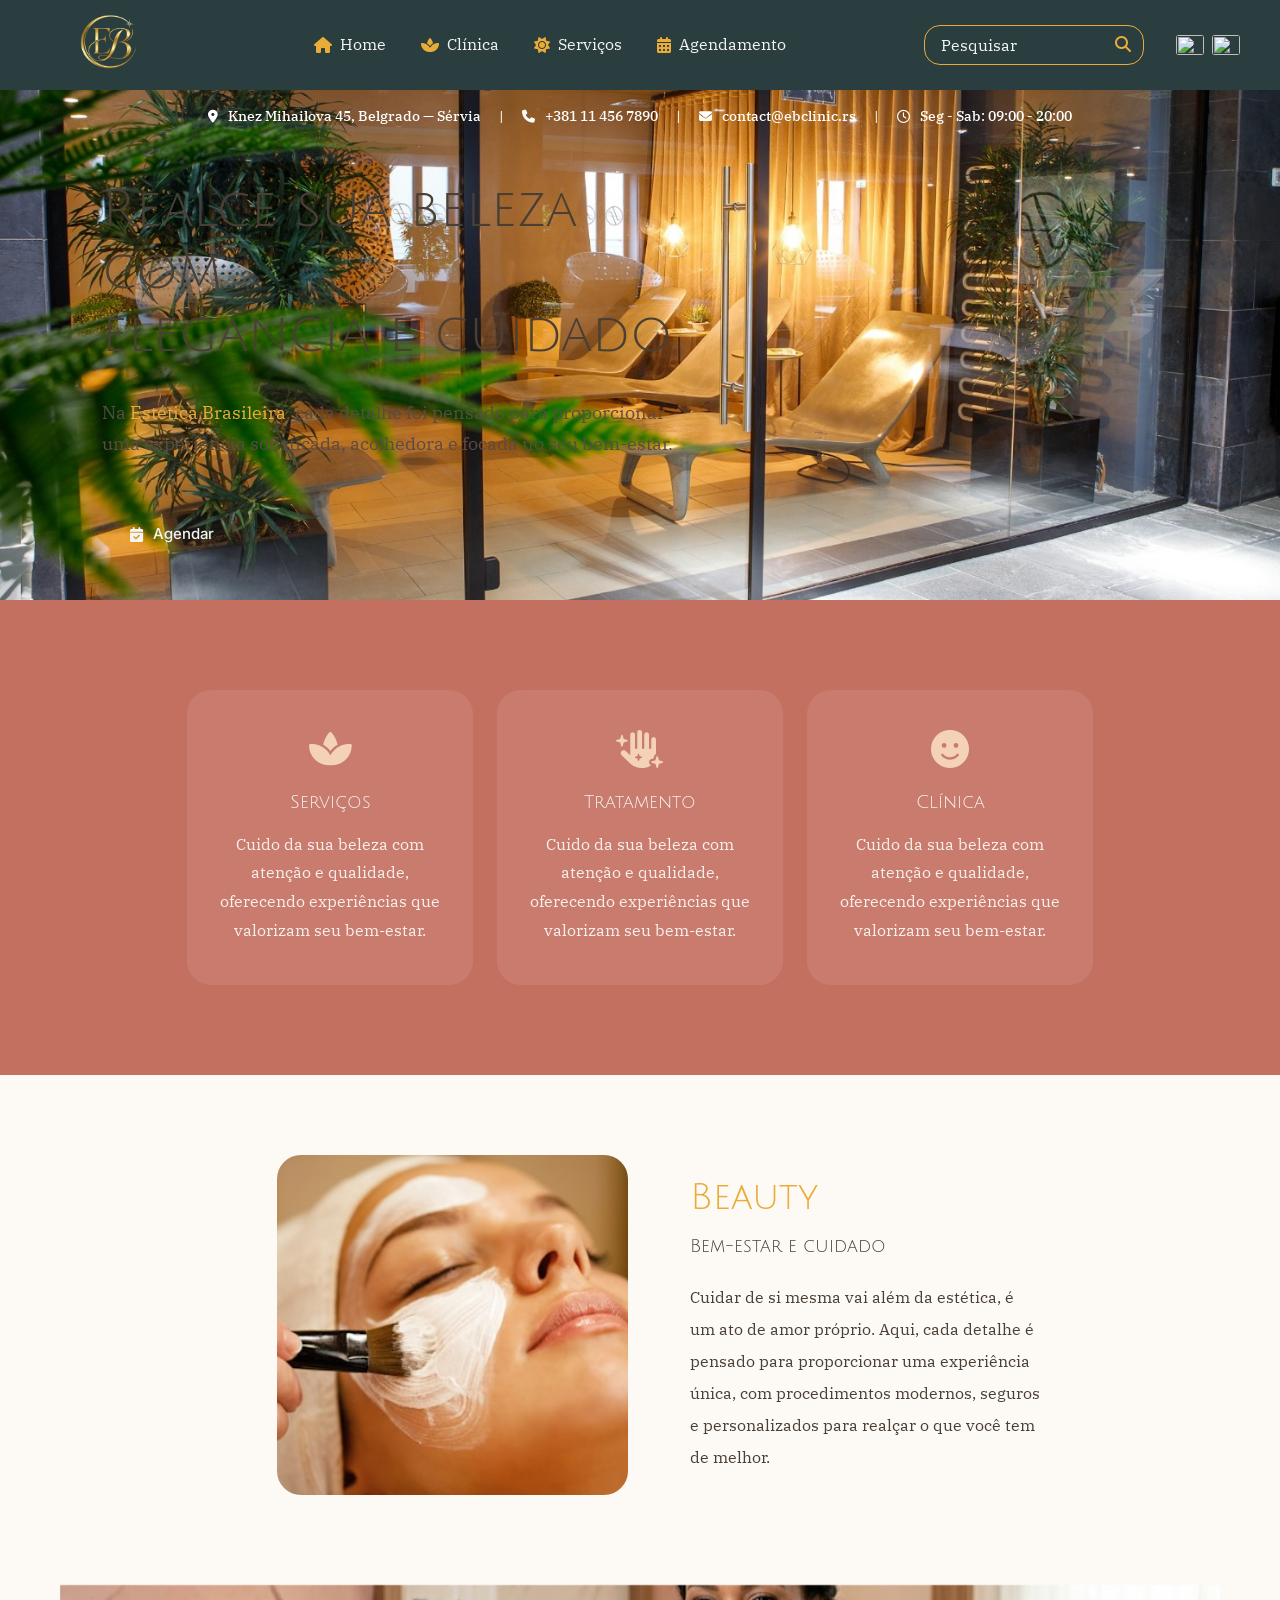
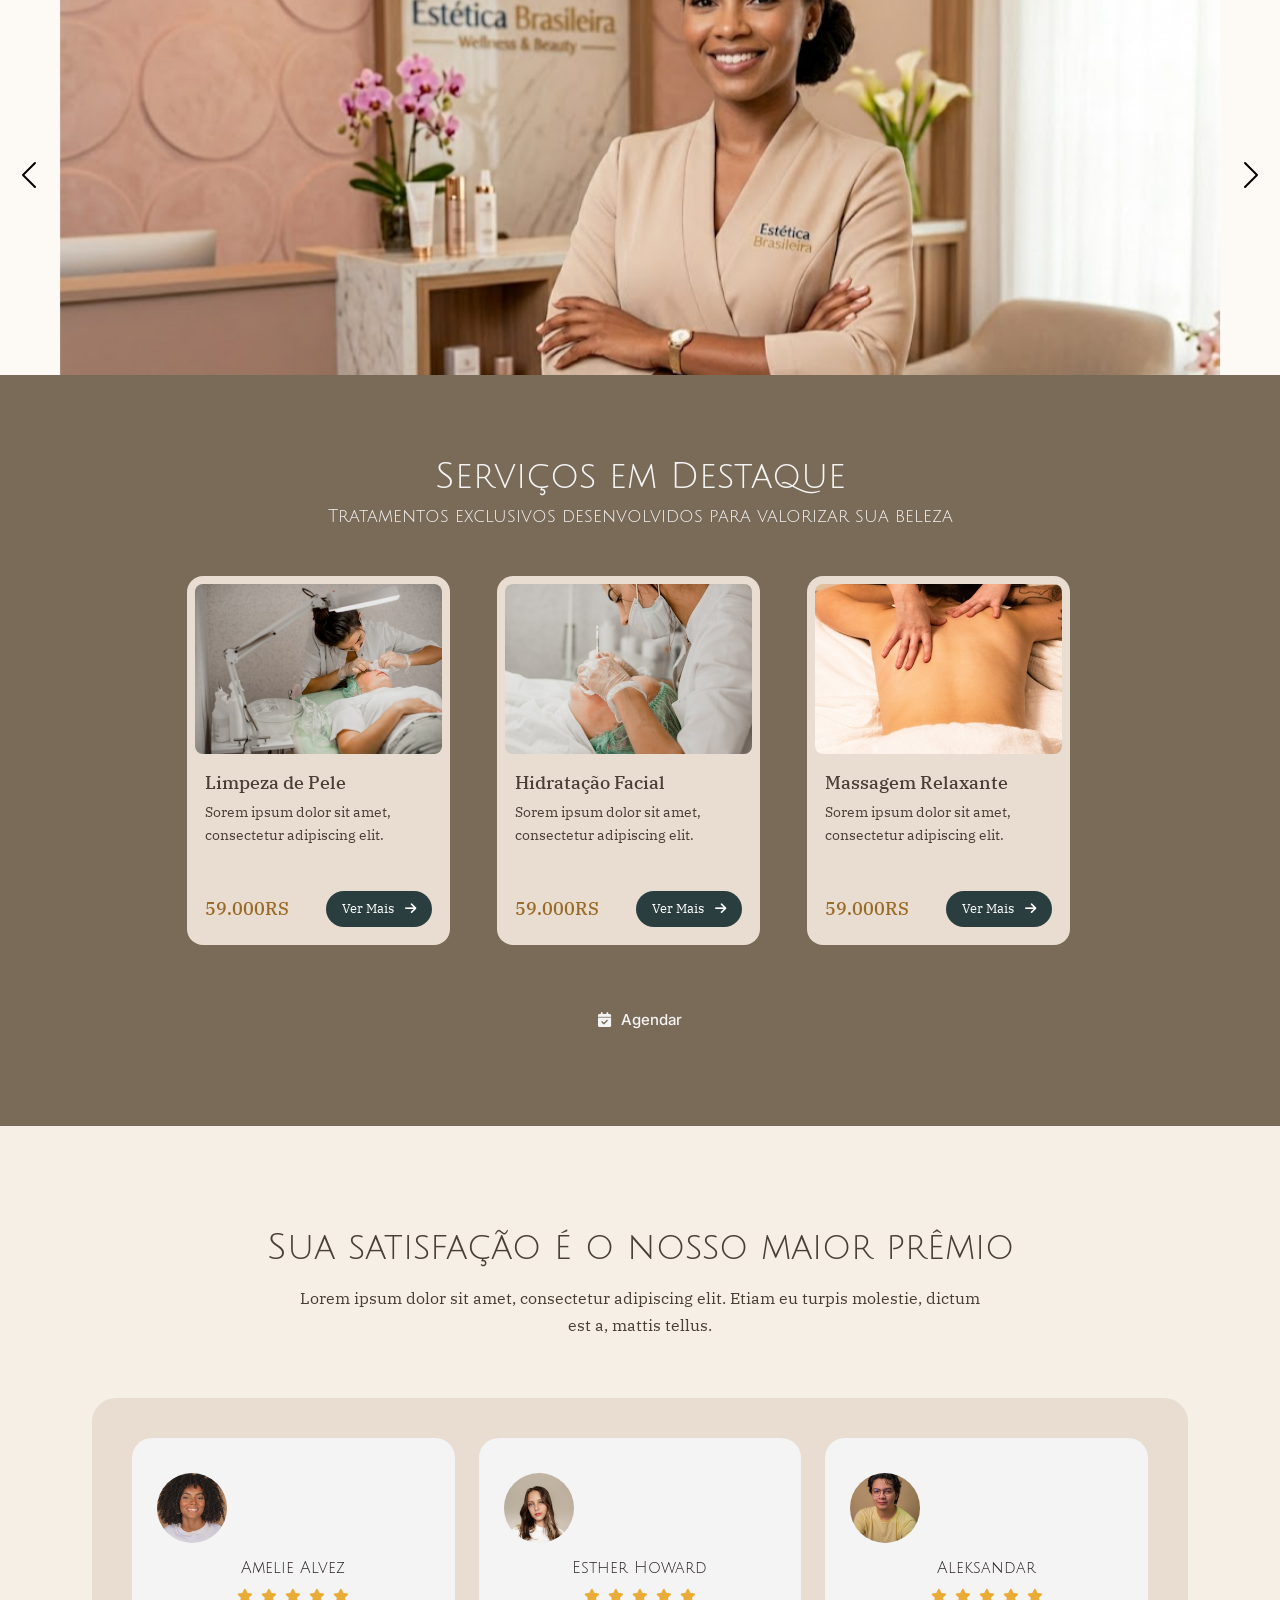
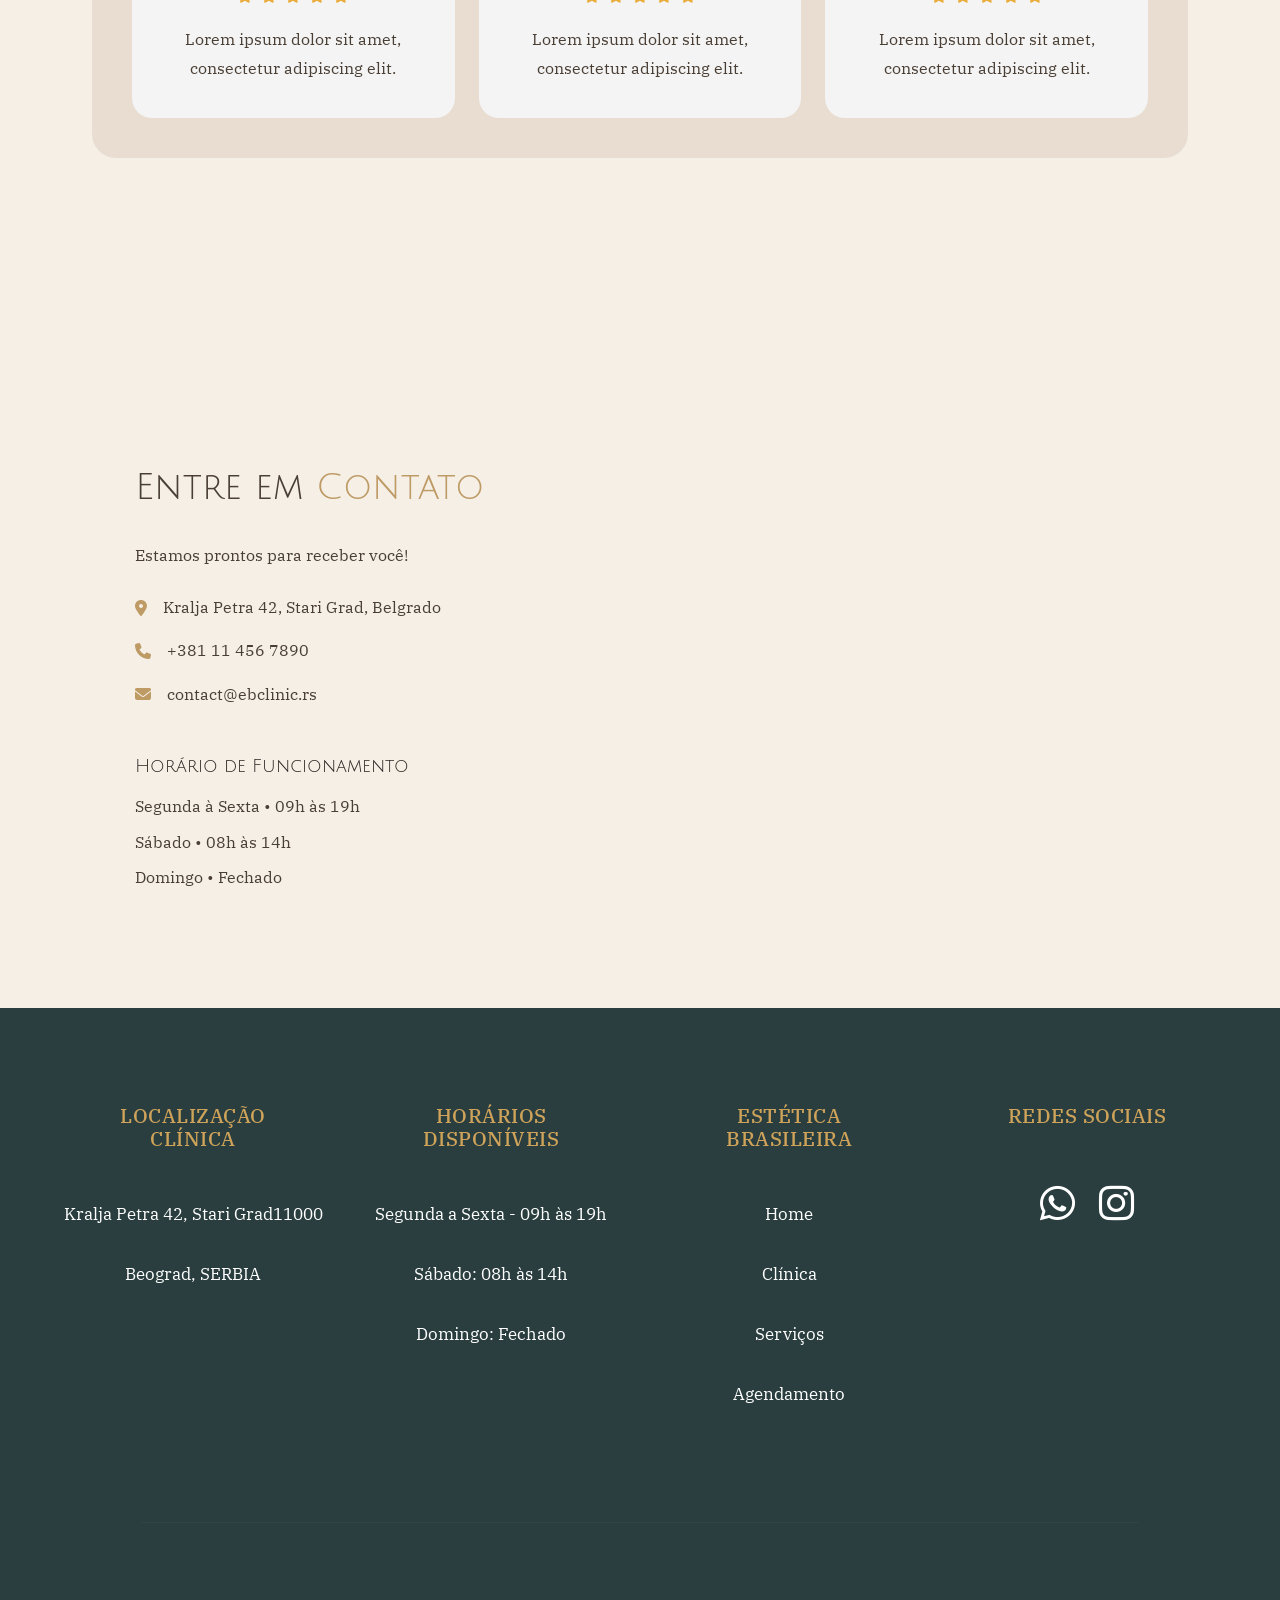
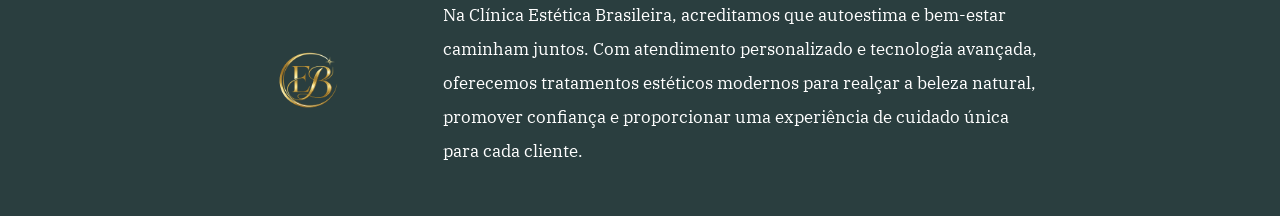
==== index.html @ 63031313 "mudanças1" ====
<!DOCTYPE html>
<html lang="pt-br">

<head>
    <meta charset="UTF-8">
    <meta name="viewport" content="width=device-width, initial-scale=1.0">
    <title>Home</title>
    <link rel="stylesheet" href="bootstrap/css/bootstrap.min.css">
    <link rel="stylesheet" href="css/style.css">
    <link rel="stylesheet" href="https://cdnjs.cloudflare.com/ajax/libs/font-awesome/6.5.2/css/all.min.css">

</head>

<body>

    <!-- menu -->
    <header id="header">
        <div class="container-header">
            <!-- logo -->
            <div class="logo">
                <img src="assets/images/logo-clínica.png" alt="Logo com íniciais 'E' e 'B'(estética Brasileira)">
            </div>

            <nav class="menu-desktop">
                <!-- links desktop -->
                <ul>
                    <li>
                        <a href="index.html"> <i class="fa-solid fa-house"></i> Home </a>
                    </li>

                    <li>
                        <a href="clinica.html">
                            <i class="fa-solid fa-spa"></i>
                            Clínica
                        </a>
                    </li>

                    <li>
                        <a href="pages/servicos.html">
                            <i class="fa-solid fa-sun"></i>
                            Serviços
                        </a>
                    </li>

                    <li>
                        <a href="agendamento.html">
                            <i class="fa-solid fa-calendar-days"></i>
                            Agendamento
                        </a>
                    </li>

                </ul>

            </nav>

            <div class="search-area">

                <div class="search-box">
                    <input type="text" placeholder="Pesquisar">
                    <button>
                        <i class="fa-solid fa-magnifying-glass"></i>
                    </button>
                </div>
                <!-- bandeiras -->
                <div class="flags">
                    <img src="https://flagcdn.com/w40/br.png">
                    <img src="https://flagcdn.com/w40/rs.png">
                </div>

            </div>

            <!-- hamburguer -->
            <div class="menu-toggle" id="openMenu">
                <i class="fa-solid fa-bars"></i>
            </div>

        </div>

    </header>

    <!-- menu mobile  -->
    <div class="mobile-menu" id="mobileMenu">

        <div class="close-btn" id="closeMenu">
            <i class="fa-solid fa-xmark"></i>
        </div>
        <!-- links menu mobile -->
        <ul>

            <li>
                <a href="index.html">
                    <i class="fa-solid fa-house"></i>
                    Home
                </a>
            </li>

            <li>
                <a href="pages/clinica.html">
                    <i class="fa-solid fa-spa"></i>
                    Clínica
                </a>
            </li>

            <li>
                <a href="pages/servicos.html">
                    <i class="fa-solid fa-sun"></i>
                    Serviços
                </a>
            </li>

            <li>
                <a href="pages/agendamento.html">
                    <i class="fa-solid fa-calendar-days"></i>
                    Agendamento
                </a>
            </li>


        </ul>
        <div class="flags-mobile">

            <img src="https://flagcdn.com/w40/br.png" alt="Português">
            <img src="https://flagcdn.com/w40/rs.png" alt="Srpski">

        </div>

    </div>

    <!-- overlay - permite a tela ficar escura para dar foco ao menu aberto -->

    <div class="overlay" id="overlay"></div>


    <!-- Banner e titulo com botão de agendamento -->
    <section class="banner">
        <div class="banner-topbar">

            <div class="banner-topbar-content">

                <span>
                    <i class="fa-solid fa-location-dot"></i>
                    Knez Mihailova 45, Belgrado — Sérvia
                </span>

                <span class="separator">|</span>

                <span>
                    <i class="fa-solid fa-phone"></i>
                    +381 11 456 7890
                </span>

                <span class="separator">|</span>

                <span>
                    <i class="fa-solid fa-envelope"></i>
                    contact@ebclinic.rs
                </span>

                <span class="separator">|</span>

                <span>
                    <i class="fa-regular fa-clock"></i>
                    Seg - Sab: 09:00 - 20:00
                </span>

            </div>

        </div>
        <div class="banner-content">
            <h1> Realce sua beleza com<br> elegância e cuidado </h1>

            <p> Na <span id="span-gold-banner">Estética Brasileira</span>, cada detalhe foi pensado para proporcionar
                uma experiência sofisticada, acolhedora e focada no seu bem-estar. </p>

            <a href="#" class="btn-banner"> <i class="fa-solid fa-calendar-check"></i> Agendar </a>
        </div>
    </section>

    <section class="section-introduction">
        <div class="container">
            <div class="row justify-content-center g-4">
                <div class="col-md-3 col-12">
                    <div class="introduction-content">
                        <i class="fa-solid fa-spa"></i>
                        <h3>Serviços</h3>
                        <p> Cuido da sua beleza com atenção e qualidade, oferecendo experiências que valorizam seu
                            bem-estar. </p>
                    </div>
                </div>

                <div class="col-md-3 col-12">
                    <div class="introduction-content">
                        <i class="fa-solid fa-hand-sparkles"></i>
                        <h3>Tratamento</h3>
                        <p> Cuido da sua beleza com atenção e qualidade, oferecendo experiências que valorizam seu
                            bem-estar.</p>
                    </div>

                </div>

                <div class="col-md-3 col-12">

                    <div class="introduction-content">
                        <i class="fa-solid fa-face-smile"></i>
                        <h3>Clínica</h3>
                        <p> Cuido da sua beleza com atenção e qualidade, oferecendo experiências que valorizam seu
                            bem-estar. </p>
                    </div>
                </div>
            </div>
        </div>
    </section>

    <section class="section-beauty">
        <div class="container">
            <div class="row justify-content-center">
                <div class="col-md-4 col-12 beauty-content">
                    <img src="assets/images/img-beauty.jpg" alt="mulher fazendo tratamento facial">
                </div>
                <div class="col-md-4 col-12 beauty-content">
                    <h2>Beauty</h2>
                    <h3>Bem-estar e cuidado</h3>
                    <p>Cuidar de si mesma vai além da estética, é um ato de amor próprio. Aqui, cada detalhe é pensado
                        para proporcionar uma experiência única, com procedimentos modernos, seguros e personalizados
                        para realçar o que você tem de melhor.</p>
                </div>
            </div>
        </div>
    </section>

    <!-- Carrossel de imagens teste-->
    <section class="carroussel-section">
        <div id="carouselExampleRide" class="carousel slide" data-bs-ride="true">
            <div class="carousel-inner">
                <div class="carousel-item active">
                    <img src="assets/images/img-mulher-clinica.jpg" class="d-block w-100" alt="...">
                </div>
                <div class="carousel-item">
                    <img src="assets/images/img-beauty.jpg" class="d-block w-100" alt="...">
                </div>
                <div class="carousel-item">
                    <img src="assets/images/img-section-agendamento.jpg" class="d-block w-100" alt="...">
                </div>
            </div>
            <button class="carousel-control-prev" type="button" data-bs-target="#carouselExampleRide"
                data-bs-slide="prev">
                <span class="carousel-control-prev-icon" aria-hidden="true"></span>
                <span class="visually-hidden">Previous</span>
            </button>
            <button class="carousel-control-next" type="button" data-bs-target="#carouselExampleRide"
                data-bs-slide="next">
                <span class="carousel-control-next-icon" aria-hidden="true"></span>
                <span class="visually-hidden">Next</span>
            </button>
        </div>

    </section>

    <!-- Cards destaque -->
    <section class="cards-destaque">

        <div class="container">

            <!-- Título -->
            <div class="text-center mb-5">

                <h2>Serviços em Destaque</h2>

                <h3 class="subtitulo-destaque">
                    Tratamentos exclusivos desenvolvidos para valorizar sua beleza
                </h3>

            </div>

            <!-- MOBILE -->
            <div id="carouselServicos" class="carousel slide d-md-none" data-bs-touch="true" data-bs-ride="false">

                <div class="carousel-inner">

                    <!-- CARD 1 -->
                    <div class="carousel-item active">

                        <div class="d-flex justify-content-center">

                            <div class="card">

                                <img src="assets/images/img1-card-servicosDestaque.jpg"
                                    class="card-img-top img-card-servico" alt="Mulher realizando procedimento estético">

                                <div class="card-body d-flex flex-column">

                                    <h5 class="card-title">Limpeza de Pele</h5>

                                    <p class="card-text">
                                        Sorem ipsum dolor sit amet, consectetur adipiscing elit.
                                    </p>

                                    <div class="mt-auto d-flex justify-content-between align-items-center">

                                        <span class="preco-servico">59.000RS</span>

                                        <a href="#" class="btn btn-dark rounded-pill">
                                            Ver Mais
                                            <i class="fa-solid fa-arrow-right ms-2"></i>
                                        </a>

                                    </div>

                                </div>

                            </div>

                        </div>

                    </div>

                    <!-- CARD 2 -->
                    <div class="carousel-item">

                        <div class="d-flex justify-content-center">

                            <div class="card">

                                <img src="assets/images/img2-card-servicoDestaque.jpg"
                                    class="card-img-top img-card-servico" alt="Mulher realizando procedimento estético">

                                <div class="card-body d-flex flex-column">

                                    <h5 class="card-title">Hidratação Facial</h5>

                                    <p class="card-text">
                                        Sorem ipsum dolor sit amet, consectetur adipiscing elit.
                                    </p>

                                    <div class="mt-auto d-flex justify-content-between align-items-center">

                                        <span class="preco-servico">59.000RS</span>

                                        <a href="#" class="btn btn-dark rounded-pill">
                                            Ver Mais
                                            <i class="fa-solid fa-arrow-right ms-2"></i>
                                        </a>

                                    </div>

                                </div>

                            </div>

                        </div>

                    </div>

                    <!-- CARD 3 -->
                    <div class="carousel-item">

                        <div class="d-flex justify-content-center">

                            <div class="card">

                                <img src="assets/images/img3-card-servicoDestaque.jpg"
                                    class="card-img-top img-card-servico" alt="Mulher realizando procedimento estético">

                                <div class="card-body d-flex flex-column">

                                    <h5 class="card-title">Massagem Relaxante</h5>

                                    <p class="card-text">
                                        Sorem ipsum dolor sit amet, consectetur adipiscing elit.
                                    </p>

                                    <div class="mt-auto d-flex justify-content-between align-items-center">

                                        <span class="preco-servico">59.000RS</span>

                                        <a href="#" class="btn btn-dark rounded-pill">
                                            Ver Mais
                                            <i class="fa-solid fa-arrow-right ms-2"></i>
                                        </a>

                                    </div>

                                </div>

                            </div>

                        </div>

                    </div>

                </div>

                <!-- Indicadores -->
                <div class="carousel-indicators position-relative mt-4">

                    <button type="button" data-bs-target="#carouselServicos" data-bs-slide-to="0" class="active">
                    </button>

                    <button type="button" data-bs-target="#carouselServicos" data-bs-slide-to="1">
                    </button>

                    <button type="button" data-bs-target="#carouselServicos" data-bs-slide-to="2">
                    </button>

                </div>

                <!-- Seta anterior -->
                <button class="carousel-control-prev" type="button" data-bs-target="#carouselServicos"
                    data-bs-slide="prev">

                    <span class="carousel-control-prev-icon"></span>

                </button>

                <!-- Próxima seta -->
                <button class="carousel-control-next" type="button" data-bs-target="#carouselServicos"
                    data-bs-slide="next">

                    <span class="carousel-control-next-icon"></span>

                </button>

            </div>

            <!-- DESKTOP -->
            <div class="row justify-content-center g-4 d-none d-md-flex">

                <div class="col-md-3">

                    <div class="card h-100">

                        <img src="assets/images/img1-card-servicosDestaque.jpg" class="card-img-top img-card-servico"
                            alt="Mulher realizando procedimento estético">

                        <div class="card-body d-flex flex-column">

                            <h5 class="card-title">Limpeza de Pele</h5>

                            <p class="card-text">
                                Sorem ipsum dolor sit amet, consectetur adipiscing elit.
                            </p>

                            <div class="mt-auto d-flex justify-content-between align-items-center">

                                <span class="preco-servico">59.000RS</span>

                                <a href="#" class="btn btn-dark rounded-pill">
                                    Ver Mais
                                    <i class="fa-solid fa-arrow-right ms-2"></i>
                                </a>

                            </div>

                        </div>

                    </div>

                </div>

                <div class="col-md-3">

                    <div class="card h-100">

                        <img src="assets/images/img2-card-servicoDestaque.jpg" class="card-img-top img-card-servico"
                            alt="Mulher realizando procedimento estético">

                        <div class="card-body d-flex flex-column">

                            <h5 class="card-title">Hidratação Facial</h5>

                            <p class="card-text">
                                Sorem ipsum dolor sit amet, consectetur adipiscing elit.
                            </p>

                            <div class="mt-auto d-flex justify-content-between align-items-center">

                                <span class="preco-servico">59.000RS</span>

                                <a href="#" class="btn btn-dark rounded-pill">
                                    Ver Mais
                                    <i class="fa-solid fa-arrow-right ms-2"></i>
                                </a>

                            </div>

                        </div>

                    </div>

                </div>

                <div class="col-md-3">

                    <div class="card h-100">

                        <img src="assets/images/img3-card-servicoDestaque.jpg" class="card-img-top img-card-servico"
                            alt="Mulher realizando procedimento estético">

                        <div class="card-body d-flex flex-column">

                            <h5 class="card-title">Massagem Relaxante</h5>

                            <p class="card-text">
                                Sorem ipsum dolor sit amet, consectetur adipiscing elit.
                            </p>

                            <div class="mt-auto d-flex justify-content-between align-items-center">

                                <span class="preco-servico">59.000RS</span>

                                <a href="#" class="btn btn-dark rounded-pill">
                                    Ver Mais
                                    <i class="fa-solid fa-arrow-right ms-2"></i>
                                </a>

                            </div>

                        </div>

                    </div>

                </div>

            </div>

            <!-- Botão -->
            <div class="text-center mt-5">

                <a href="#" class="btn-banner">
                    <i class="fa-solid fa-calendar-check"></i>
                    Agendar
                </a>

            </div>

        </div>

    </section>


    <!-- avaliações seção -->
    <section class="section-avaliacoes">

        <div class="container">

            <div class="text-center mb-5">

                <h2>Sua satisfação é o nosso maior prêmio</h2>

                <p>
                    Lorem ipsum dolor sit amet, consectetur adipiscing elit.
                    Etiam eu turpis molestie, dictum est a, mattis tellus.
                </p>

            </div>
            <div class="carousel-inner">

                <div class="carousel-item active">

                    <div class="container-avaliacoes">
                        <div class="row row-avaliacoes g-4">

                            <div class="col-md-4">
                                <div class="card-avaliacao">

                                    <img src="assets/images/persona-avaliacao.jpg" alt="Cliente">

                                    <h3>Amelie Alvez</h3>

                                    <div class="estrelas">
                                        <i class="fa-solid fa-star"></i>
                                        <i class="fa-solid fa-star"></i>
                                        <i class="fa-solid fa-star"></i>
                                        <i class="fa-solid fa-star"></i>
                                        <i class="fa-solid fa-star"></i>
                                    </div>

                                    <p>
                                        Lorem ipsum dolor sit amet,
                                        consectetur adipiscing elit.
                                    </p>

                                </div>
                            </div>

                            <div class="col-md-4">
                                <div class="card-avaliacao">

                                    <img src="assets/images/persona2-avaliacao.jpg" alt="Cliente">

                                    <h3>Esther Howard</h3>

                                    <div class="estrelas">
                                        <i class="fa-solid fa-star"></i>
                                        <i class="fa-solid fa-star"></i>
                                        <i class="fa-solid fa-star"></i>
                                        <i class="fa-solid fa-star"></i>
                                        <i class="fa-solid fa-star"></i>
                                    </div>

                                    <p>
                                        Lorem ipsum dolor sit amet,
                                        consectetur adipiscing elit.
                                    </p>

                                </div>
                            </div>

                            <div class="col-md-4">
                                <div class="card-avaliacao">

                                    <img src="assets/images/persona3-avaliacao.jpg" alt="Cliente">

                                    <h3>Aleksandar</h3>

                                    <div class="estrelas">
                                        <i class="fa-solid fa-star"></i>
                                        <i class="fa-solid fa-star"></i>
                                        <i class="fa-solid fa-star"></i>
                                        <i class="fa-solid fa-star"></i>
                                        <i class="fa-solid fa-star"></i>
                                    </div>

                                    <p>
                                        Lorem ipsum dolor sit amet,
                                        consectetur adipiscing elit.
                                    </p>
                                </div>
                            </div>
                        </div>
                    </div>
                </div>
            </div>
        </div>
    </section>

    <!-- Contato -->
    <section class="section-contato">
        <div class="container">
            <div class="row align-items-center justify-content-center g-3">

                <div class="col-md-4">

                    <div class="contato-info">

                        <h2>
                            Entre em <span>Contato</span>
                        </h2>

                        <p class="descricao">
                            Estamos prontos para receber você!
                        </p>

                        <ul class="lista-contato">

                            <li>
                                <i class="fa-solid fa-location-dot"></i>
                                Kralja Petra 42, Stari Grad, Belgrado
                            </li>

                            <li>
                                <i class="fa-solid fa-phone"></i>
                                +381 11 456 7890
                            </li>

                            <li>
                                <i class="fa-solid fa-envelope"></i>
                                contact@ebclinic.rs
                            </li>

                        </ul>

                        <div class="horarios">

                            <h3>Horário de Funcionamento</h3>

                            <p>Segunda à Sexta • 09h às 19h</p>
                            <p>Sábado • 08h às 14h</p>
                            <p>Domingo • Fechado</p>

                        </div>

                    </div>

                </div>

                <!-- MAPA -->

                <div class="col-md-6">

                    <div class="mapa-container">

                        <iframe src="https://www.google.com/maps?q=Belgrade&output=embed" allowfullscreen=""
                            loading="lazy">
                        </iframe>

                    </div>

                </div>

            </div>

        </div>

    </section>

    <!-- Footer -->
    <footer class="footer-clinica py-5">
        <div class="container">

            <div class="row gy-5 text-center justify-content-center px-md-4">
                <div class="row gy-5 text-center justify-content-between px-lg-5"></div>

                <!-- COLUNA UM -->
                <div class="col-12 col-md-3">

                    <h4 class="footer-titulo">
                        LOCALIZAÇÃO<br>CLÍNICA
                    </h4>

                    <ul class="footer-lista">

                        <li>Kralja Petra 42, Stari Grad11000</li>
                        <li>Beograd, SERBIA</li>

                    </ul>

                </div>

                <!-- COLUNA II -->
                <div class="col-12 col-md-3">

                    <h4 class="footer-titulo">
                        HORÁRIOS<br>DISPONÍVEIS
                    </h4>

                    <ul class="footer-lista">

                        <li>Segunda a Sexta - 09h às 19h</li>
                        <li>Sábado: 08h às 14h</li>
                        <li>Domingo: Fechado</li>

                    </ul>

                </div>

                <!-- COLUNA III -->
                <div class="col-12 col-md-3">

                    <h4 class="footer-titulo">
                        ESTÉTICA<br>BRASILEIRA
                    </h4>

                    <ul class="footer-lista footer-links">

                        <li><a href="index.html">Home</a></li>
                        <li><a href="pages/clinica.html">Clínica</a></li>
                        <li><a href="pages/servicos.html">Serviços</a></li>
                        <li><a href="pages/agendamento.html">Agendamento</a></li>

                    </ul>

                </div>

                <!-- COLUNA IV -->
                <div class="col-12 col-md-3">

                    <h4 class="footer-titulo">
                        REDES SOCIAIS
                    </h4>

                    <div class="footer-redes d-flex justify-content-center gap-4 mt-4">

                        <a href="#"> <i class="fa-brands fa-whatsapp"></i> </a>

                        <a href="#"> <i class="fa-brands fa-instagram"></i> </a>
                    </div>
                </div>
            </div>


            <hr class="footer-divisor">

            <!-- logo + mini história -->
            <div class="row align-items-center justify-content-center g-3">
                <div class="col-12 col-md-2 text-center text-md-end">
                    <img src="assets/images/logo-clínica.png" alt="Logo Clínica" class="footer-logo">
                </div>

                <div class="col-12 col-md-6">
                    <p class="footer-texto mb-0"> Na Clínica Estética Brasileira, acreditamos que autoestima e bem-estar
                        caminham juntos. Com atendimento personalizado e tecnologia avançada,
                        oferecemos tratamentos estéticos modernos para realçar a beleza natural,
                        promover confiança e proporcionar uma experiência de cuidado única para
                        cada cliente. </p>
                </div>
            </div>

        </div>

    </footer>

    <script src="bootstrap/js/bootstrap.bundle.min.js"></script>
    <script src="js/script.js"></script>
</body>

</html>
---- css/style.css ----
/* Coisas do site inteiro: */
/* Fontes */
@import url('https://fonts.googleapis.com/css2?family=IBM+Plex+Serif:wght@300;400;500;600;700&family=Julius+Sans+One&family=Inter:wght@400;500&display=swap');
 @import url('https://cdnjs.cloudflare.com/ajax/libs/font-awesome/6.5.2/css/all.min.css');

/* 1. Tokens */
@import 'variables.css';

/* 2. Reset e Global */
@import 'reset.css';
@import 'global.css';

/* 3. Layout */


/* 4. Componentes */
@import 'components/header.css';
@import 'components/footer.css';
@import 'components/topbar.css';
@import 'components/button.css';

/* Páginas */
@import 'pages/servicos.css';
@import 'pages/home.css';

/* ================= HERO ================= */


/* ================= BANNER ================= */
.banner {
    position: relative;
    width: 100%;
    height: 600px;
    color: white;

    background-image: url("../assets/images/banner1.jpeg");
    background-size: cover;
    background-position: center;
}

/* ================================== */

.clinic-intro{
    background: #c27664;
    padding: 70px 20px;
    text-align: center;
}


/* ================= CLINICA INTRO ================= */
.clinic-intro h2{
    color: #fff;
    font-size: 32px;
    font-weight: 400;
    margin-bottom: 18px;
    font-family: "IBM Plex Serif", serif;
}

.clinic-intro p{
    max-width: 720px;
    margin: 0 auto;
    color: #f7f7f7;
    font-size: 20px;
    line-height: 1.7;
    font-weight: 300;
}
/* ================================== */


/* ================= SOBRE - PROFISSIONAL================= */
.sobre-profissional{
    background: #f6f2ed;
}

.foto-esquerda,
.foto-direita{
    width: 100%;
    height: 850px;
    object-fit: cover;
    display: block;
}

.texto-direita,
.texto-esquerda{
    padding: 90px 80px;
    display: flex;
    flex-direction: column;
    justify-content: center;
    height: 850px;
}

.texto-direita h2,
.texto-esquerda h2{
    font-family: "Cormorant Garamond", serif;
    font-size: 64px;
    font-weight: 400;
    color: #4f4038;
    margin-bottom: 45px;
}

.texto-direita p,
.texto-esquerda p{
    font-family: "IBM Plex Serif", serif;
    font-size: 22px;
    line-height: 2;
    color: #5c5048;
    margin-bottom: 22px;
    text-align: justify;
}
/* ================================== */


/* ================= GALERIA ================= */
.galeria{
    background: #f4ede4;
    padding: 40px 0;
}

.imagem-wrapper{
    display: flex;
    align-items: center;
    justify-content: center;
    gap: 35px; /* distância entre a imagem e a linha */
}

.imagem-clinica{
    flex: 1;
}

.imagem-clinica img{
    width: 100%;
    height: 500px;
    object-fit: cover;
    border-radius: 20px;
    display: block;
}

.linha-vertical{
    width: 1px;
    height: 230px;
    background: #b8b2a3;
    margin-left: 40px;
    flex-shrink: 0;
}
/* ================================== */


/* ================= AGENDAMENTO ================= */
.agendamento{
    background: #b5a28d;
}

.img-spa{
    width:100%;
    height:600px;
    object-fit:cover;
    display:block;
}

.conteudo-agendamento{
    height:600px;

    display:flex;
    flex-direction:column;
    justify-content:center;

    padding-left:85px;
    padding-right:120px;
}

.conteudo-agendamento h2{
    font-family: "Cormorant Garamond", serif;
    font-size:52px;
    font-weight:400;
    color:#f8f5ef;
    line-height:1.12;
    max-width:520px;
    margin-bottom:38px;
}

.conteudo-agendamento p{
    font-family:"Cormorant Garamond", serif;
    font-size:22px;
    font-weight:400;
    color:#f3eee8;
    line-height:1.35;
    max-width:430px;
    margin-bottom:45px;
}

.btn-agendar {
    display: inline-flex;
    align-items: center;
    justify-content: center;
    gap: 12px;

    background: #223C42;
    

    font-family: "Cormorant Garamond", serif;
    font-size: 28px;
    font-weight: 400;

    padding: 14px 38px;

    border: none;
    border-radius: 24px;

    text-decoration: none;
    transition: .3s ease;

    color: var(--color-brand-main);
}

.btn-agendar:hover{
    background: #2d4b52;
    color: var(--color-brand-main);
}
/* ================================== */



/* ================= BENEFÍCIOS(CARDS) ================= */
.beneficios{
    background:#BF725F;
    padding:70px 0;
}

.linha{
    width:90%;
    height:1px;
    background:#D2A06D;
    margin:0 auto 45px;
}

.card-beneficio{

    background:#ECE7DE;

    width:100%;
    max-width:250px;
    min-height:330px;

    margin:auto;

    border-radius:14px;

    padding:28px 22px;

    text-align:center;

    transition:.3s;
}

.card-beneficio:hover{
    transform:translateY(-6px);
}

.card-beneficio h3{

    font-family:"Cormorant Garamond", serif;
    font-size:2rem;
    font-weight:400;

    color:#5A4A42;

    line-height:1.1;

    margin-bottom:18px;
}

.card-beneficio p{

    font-family:"Cormorant Garamond", serif;
    font-size:1.2rem;

    color:#5A4A42;

    line-height:1.3;

    margin:0;
}

.linha:last-child{
    margin-top:45px;
    margin-bottom:0;
}
/* ================================== */


/* ================= CLÍNICA ================= */
.clinica{
    background:#ECE8DF;
    padding:90px 0;
}

.imagens{
    position: relative;
    width: 500px;
    height: 420px;
    margin: auto;
}

/* Imagem de trás */
.img-fundo{
    position: absolute;
    top: 0;
    left: 0;

    width: 280px;
    height: 360px;

    object-fit: cover;
    border-radius: 10px;
}

/* Imagem da frente */
.img-frente{
    position: absolute;
    top: 80px;
    left: 120px;

    width: 270px;
    height: 300px;

    object-fit: cover;
    border-radius: 10px;

    box-shadow: 0 12px 30px rgba(0,0,0,.18);
}

.texto-clinica{

    max-width:430px;

    margin-left:40px;
}

.texto-clinica h2{

    font-family:"Cormorant Garamond", serif;

    font-size:3rem;

    font-weight:400;

    color:#5A4A42;

    margin-bottom:28px;
}

.texto-clinica p{

    font-family:"Cormorant Garamond", serif;

    font-size:1.3rem;

    color:#5A4A42;

    line-height:1.35;

    margin-bottom:15px;
}
/* ================================== */


/* ================= FOOTER ================= */
.footer-clinica{
    background:#2A3E3F;
    padding:95px 0 50px;
}

/* Container */
.footer-clinica .container{
    max-width:1400px;
}

/* Primeira linha */
.footer-clinica .row:first-child{
    padding:0 70px;
}

.footer-titulo{
    color:#CFA35A;
    font-size:20px;
    font-weight:500;
    line-height:1.15;
    margin-bottom:42px;
    text-transform:uppercase;
    letter-spacing:.5px;
}

.footer-lista{
    list-style:none;
    padding:0;
    margin:0;
}

.footer-lista li{
    color:#FFF;
    font-size:17px;
    line-height:2.6;
}

.footer-links a{
    color:#FFF;
    text-decoration:none;
    transition:.3s;
}

.footer-links a:hover{
    color:#CFA35A;
}

.footer-redes{
    margin-top:45px;
}

.footer-redes a{
    color:#FFF;
    font-size:40px;
    transition:.3s;
}

.footer-redes a:hover{
    color:#CFA35A;
}

/* Linha */

.footer-divisor{
    width:82%;
    margin:90px auto 75px;
    border:0;
    border-top:1px solid rgba(255,255,255,.12);
}

/* Parte inferior */

.footer-bottom{
    width: 82%;
    margin: 0 auto;

    display: flex;
    align-items: center;
    justify-content: center;
    gap: 90px;
}

.footer-logo{
    width: 140px;
    min-width: 140px;
    max-width: 140px;
    height: auto;
    display: block;
    flex-shrink: 0;
}

.footer-texto{
    max-width: 650px;
    color: #fff;
    font-size: 17px;
    line-height: 2;
    margin: 0;
}

/* ================================== */


/* ==========================================================
RESPONSIVIDADE
========================================================== */

/* Notebook */
@media (max-width:1200px){

    .texto-direita,
    .texto-esquerda{
        padding:60px;
    }

    .texto-direita h2,
    .texto-esquerda h2{
        font-size:50px;
    }

    .texto-direita p,
    .texto-esquerda p{
        font-size:20px;
    }

    .conteudo-agendamento{
        padding:60px;
    }

    .footer-bottom{
        gap:40px;
    }

}


/* Tablet */
@media (max-width:991px){

    .banner{
        height:500px;
        background-position:center;
    }

    .clinic-intro{
        padding:60px 25px;
    }

    .clinic-intro h2{
        font-size:28px;
    }

    .clinic-intro p{
        font-size:18px;
    }

    .foto-esquerda,
    .foto-direita{
        height:420px;
    }

    .texto-direita,
    .texto-esquerda{

        height:auto;

        padding:50px 35px;

        text-align:center;
    }

    .texto-direita h2,
    .texto-esquerda h2{
        font-size:42px;
    }

    .texto-direita p,
    .texto-esquerda p{

        text-align:left;

        font-size:18px;

        line-height:1.8;
    }

    .imagem-wrapper{

        flex-direction:column;

        gap:30px;
    }

    .linha-vertical{
        display:none;
    }

    .imagem-clinica img{
        height:350px;
    }

    .beneficios{
        padding:60px 0;
    }

    .card-beneficio{
        margin-bottom:30px;
    }

    .clinica{
        padding:60px 0;
    }

    .imagens{

        width:100%;
        height:380px;
    }

    .img-fundo{

        width:230px;
        height:300px;
    }

    .img-frente{

        width:220px;
        height:260px;

        left:90px;
        top:60px;
    }

    .texto-clinica{

        margin:50px auto 0;

        text-align:center;
    }

    .footer-clinica .row:first-child{
        padding:0;
        text-align:center;
    }

    .footer-titulo{
        margin-top:35px;
        margin-bottom:20px;
    }

    .footer-bottom{

        flex-direction:column;

        text-align:center;

        gap:25px;
    }

}


/* Celular */
@media (max-width:768px){

    .banner{
        height:380px;
    }

    .clinic-intro{
        padding:45px 20px;
    }

    .clinic-intro h2{
        font-size:24px;
    }

    .clinic-intro p{
        font-size:16px;
    }

    .foto-esquerda,
    .foto-direita{
        height:300px;
    }

    .texto-direita,
    .texto-esquerda{
        padding:35px 22px;
    }

    .texto-direita h2,
    .texto-esquerda h2{
        font-size:34px;
    }

    .texto-direita p,
    .texto-esquerda p{
        font-size:17px;
    }

    .imagem-clinica img{
        height:260px;
    }

    .conteudo-agendamento{

        padding:45px 25px;
    }

    .conteudo-agendamento h2{
        font-size:32px;
    }

    .conteudo-agendamento p{
        font-size:18px;
    }

    .btn-agendar{

        width:100%;

        font-size:22px;

        justify-content:center;
    }

    .card-beneficio{

        max-width:100%;
    }

    .imagens{

        height:300px;
    }

    .img-fundo{

        width:180px;
        height:230px;
    }

    .img-frente{

        width:170px;
        height:210px;

        left:70px;
        top:45px;
    }

    .texto-clinica h2{
        font-size:36px;
    }

    .texto-clinica p{
        font-size:18px;
    }

    .footer-divisor{

        width:95%;
    }

    .footer-bottom{

        width:95%;
    }

}


/* Celulares pequenos */
@media (max-width:576px){

    .banner{
        height:320px;
    }

    .texto-direita h2,
    .texto-esquerda h2,
    .conteudo-agendamento h2,
    .texto-clinica h2{

        font-size:30px;
    }

    .texto-direita p,
    .texto-esquerda p,
    .conteudo-agendamento p,
    .texto-clinica p{

        font-size:16px;
    }

    .img-fundo{

        width:150px;
        height:190px;
    }

    .img-frente{

        width:150px;
        height:180px;

        left:55px;
        top:40px;
    }

}
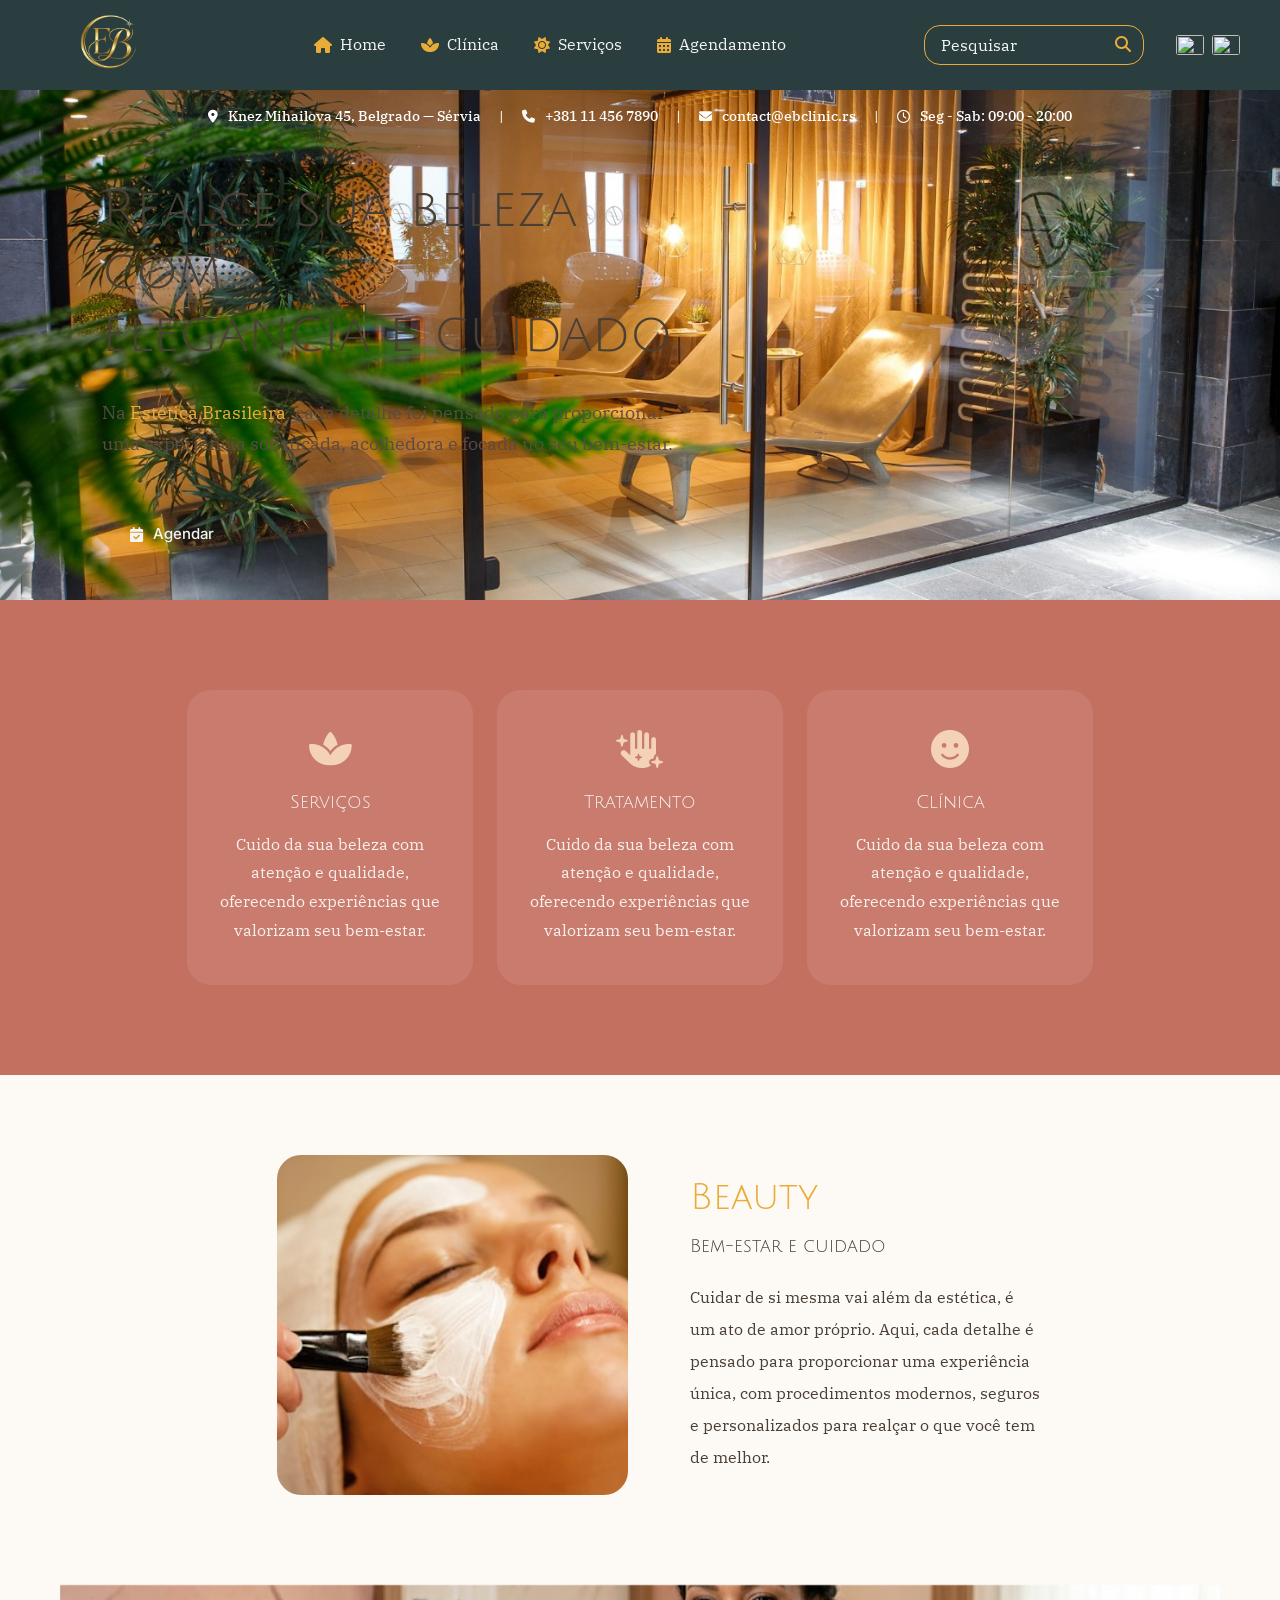
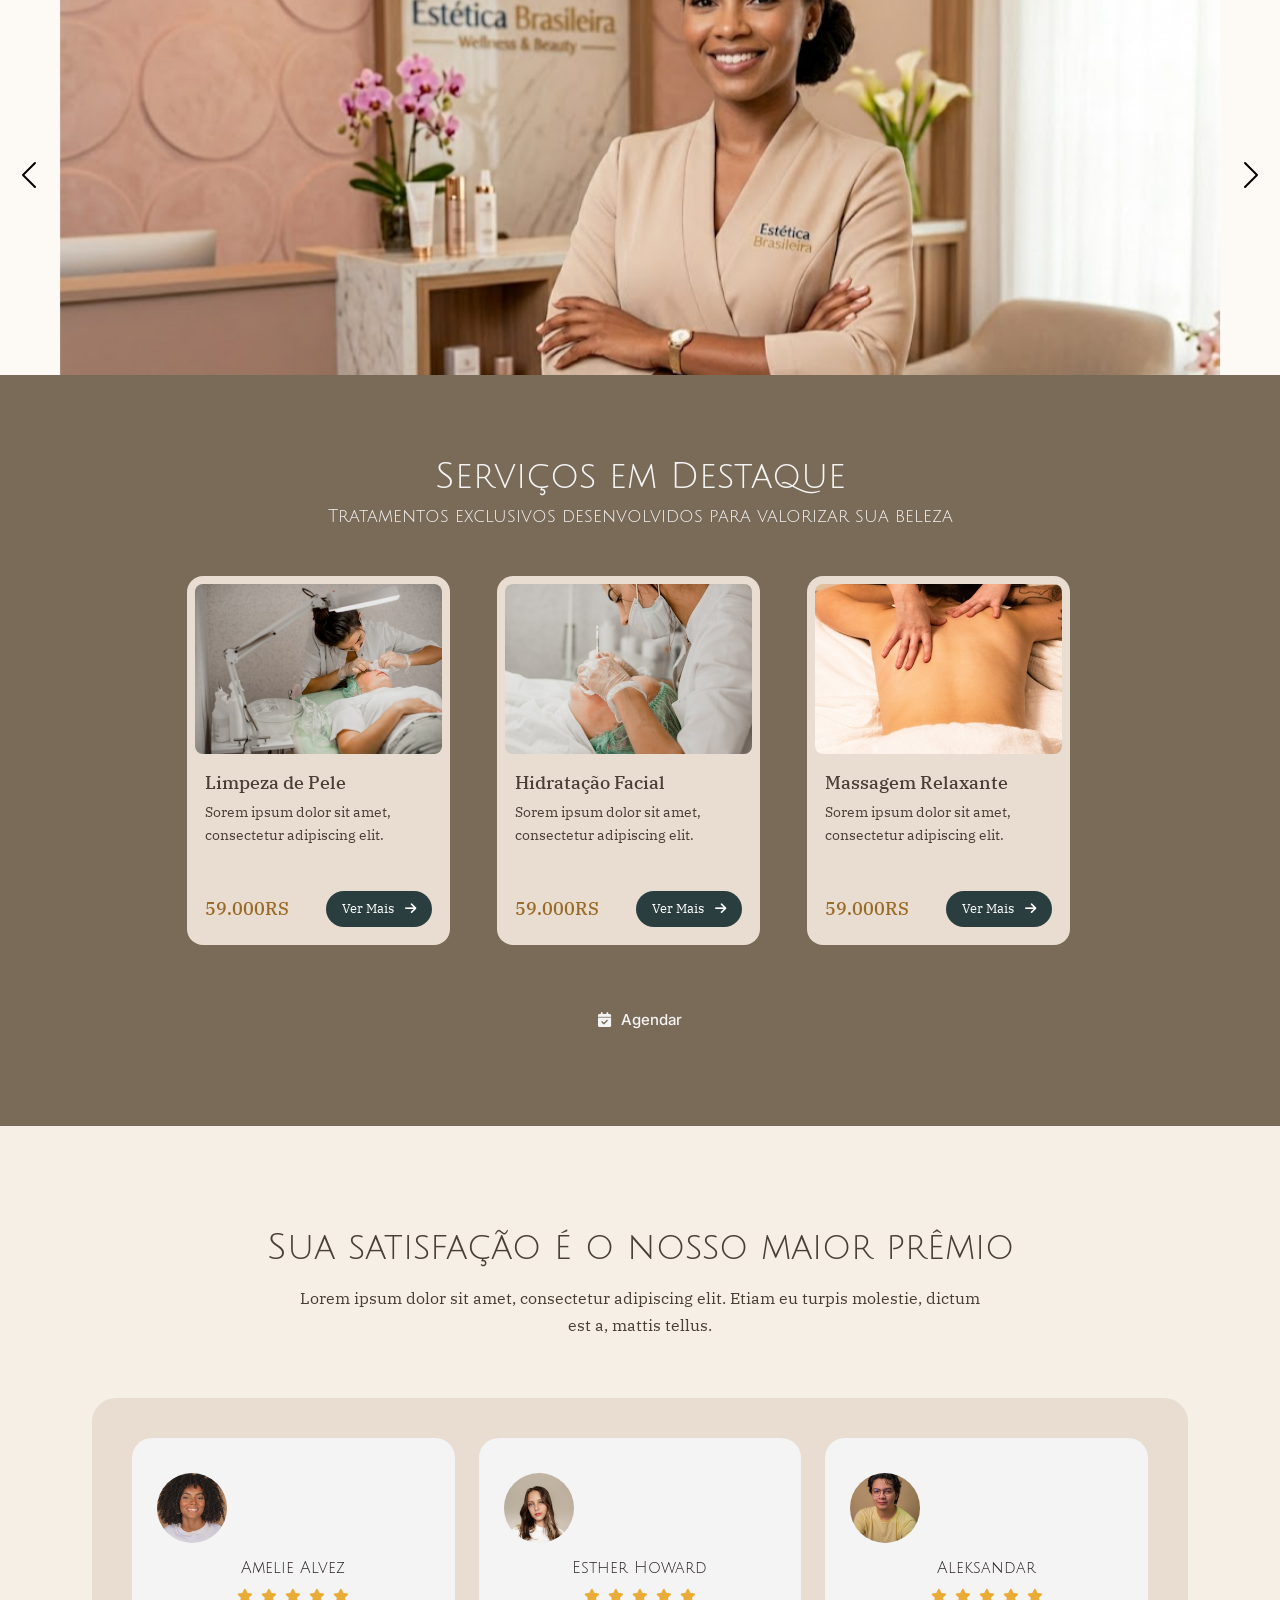
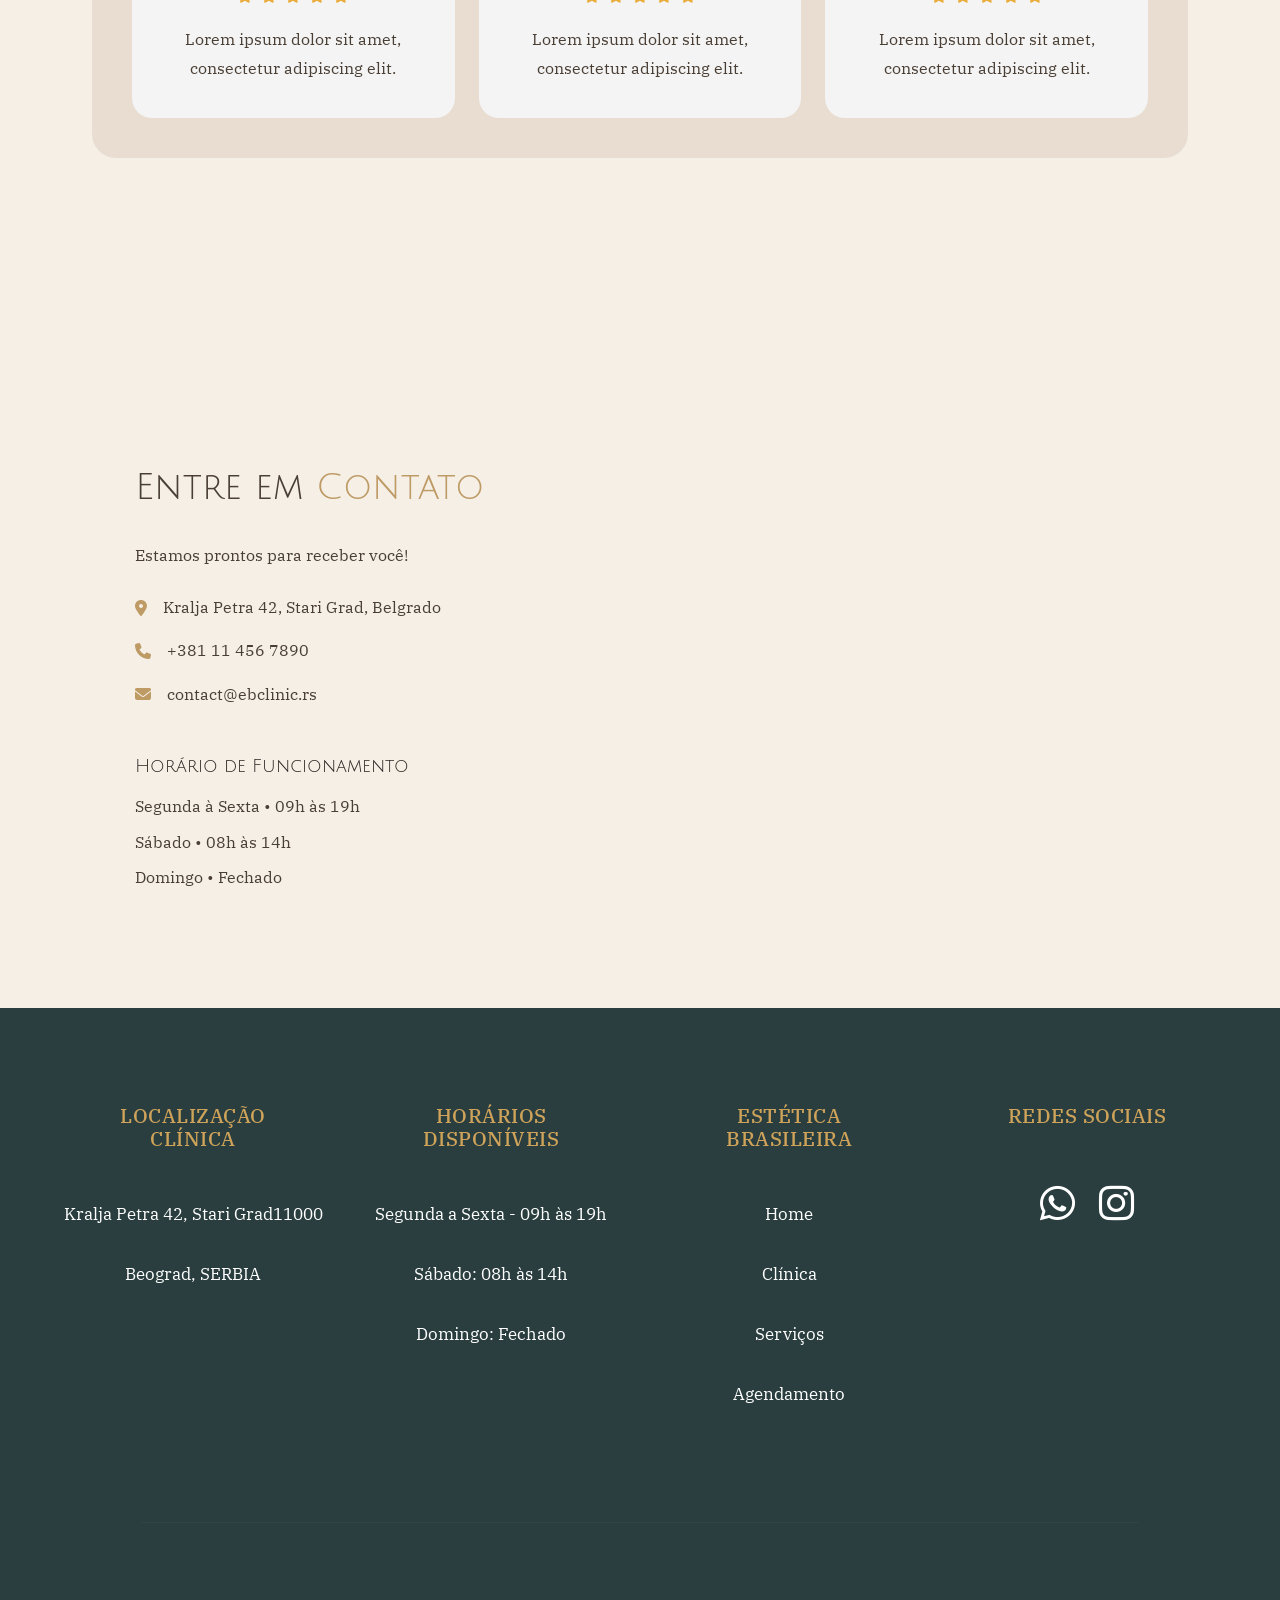
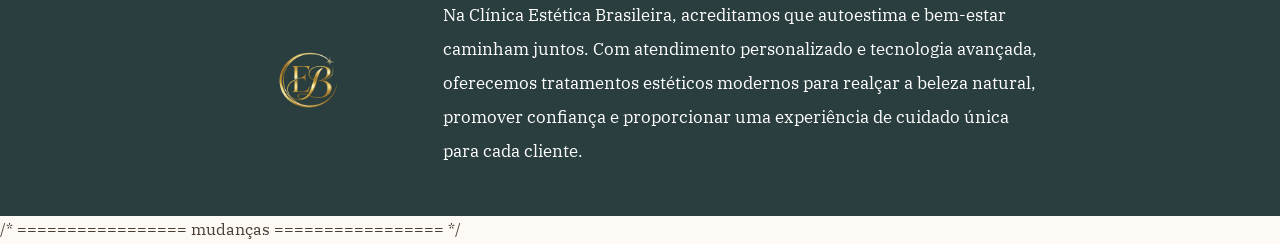
==== commit f5661427: "up" ====
--- a/index.html
+++ b/index.html
@@ -802,6 +802,9 @@
 
     <script src="bootstrap/js/bootstrap.bundle.min.js"></script>
     <script src="js/script.js"></script>
+
+    /* ================= mudanças ================= */
+    
 </body>
 
 </html>
--- a/css/style.css
+++ b/css/style.css
@@ -776,4 +776,6 @@
         top:40px;
     }
 
-}+    /* ================= mudanças ================= */
+}
+
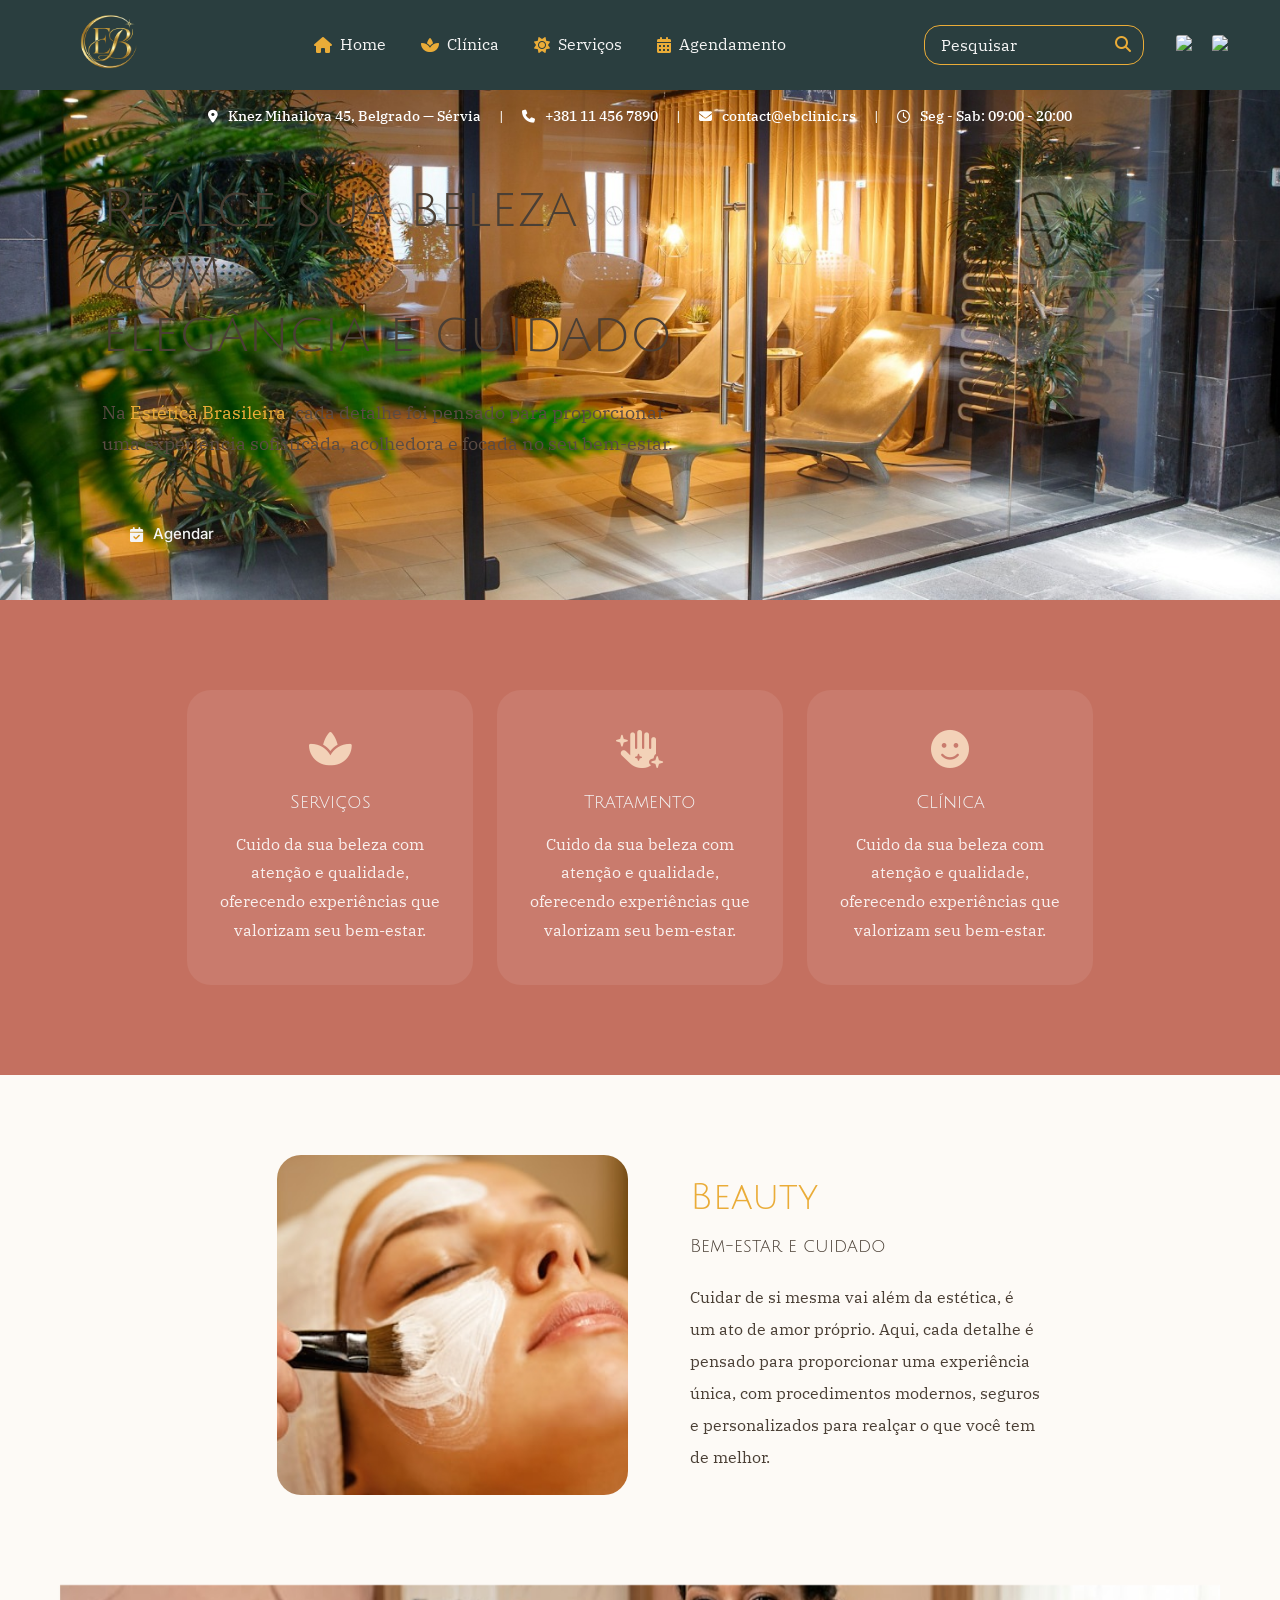
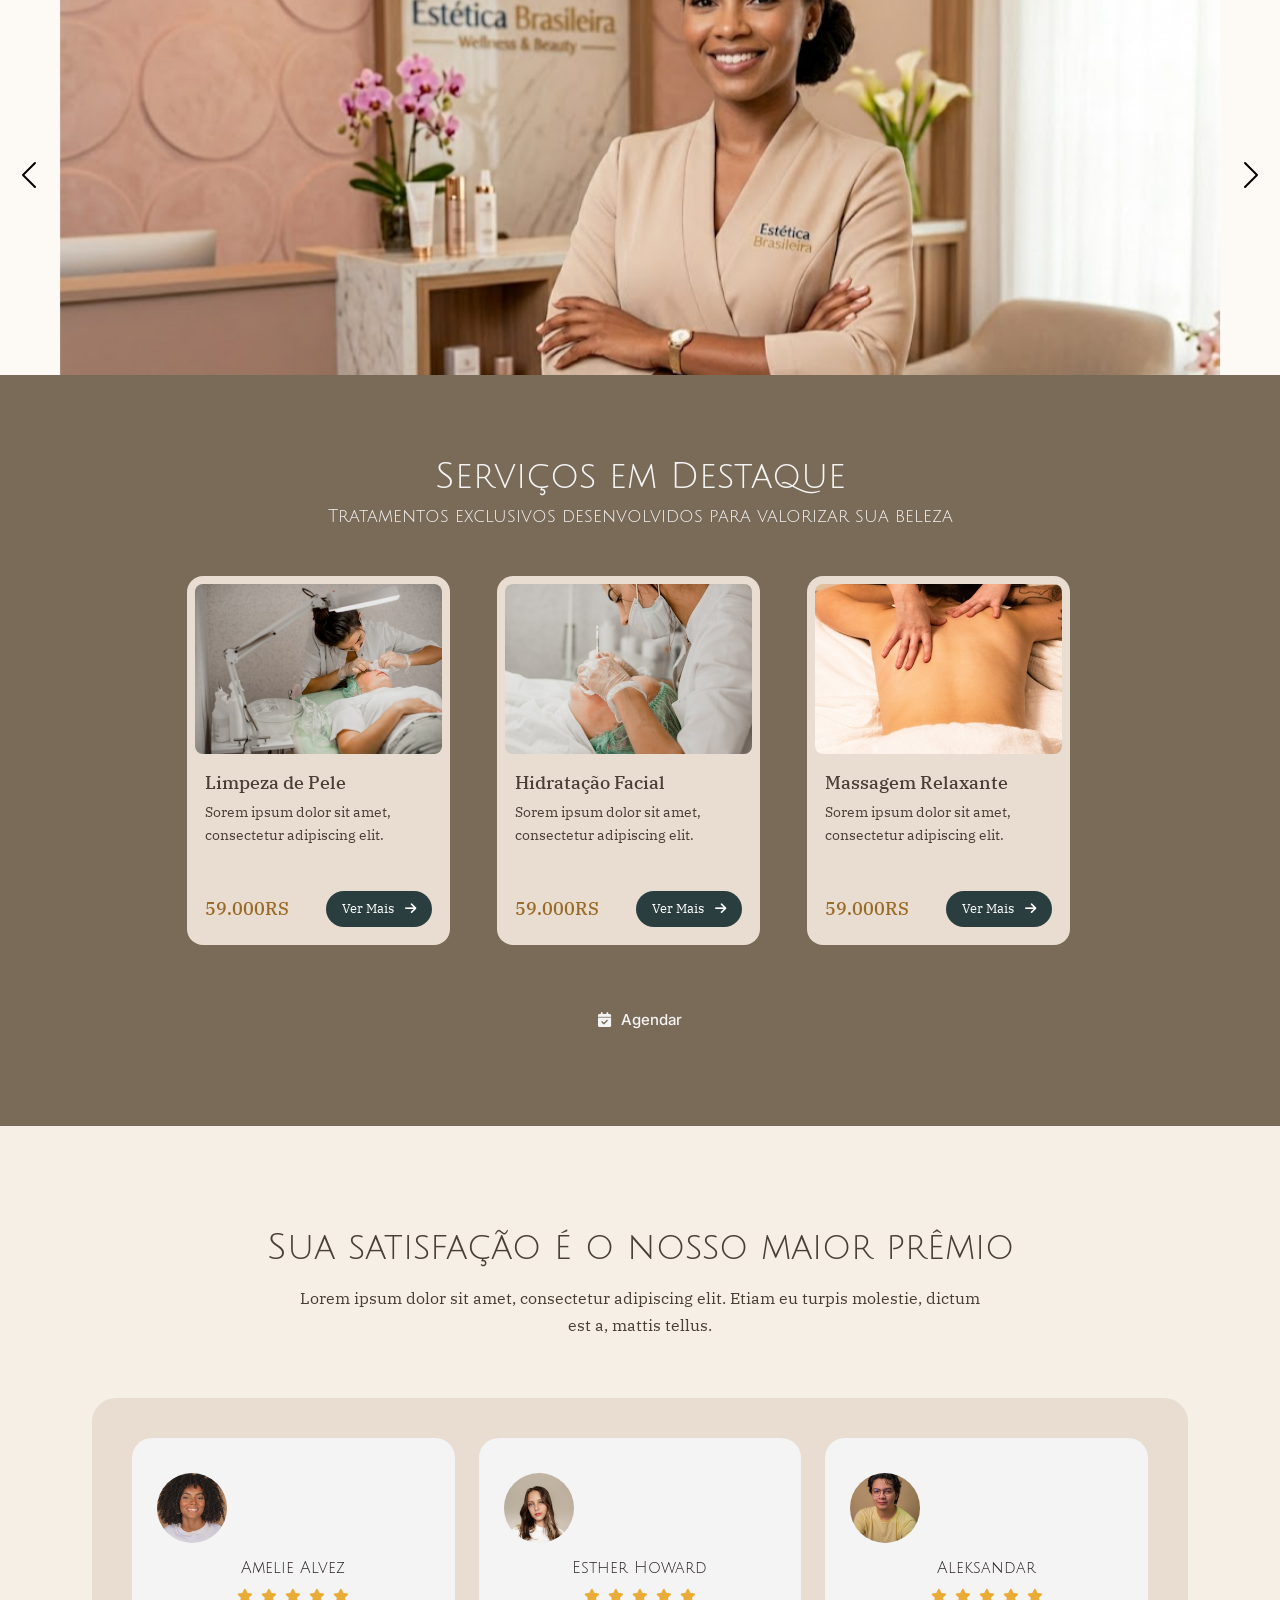
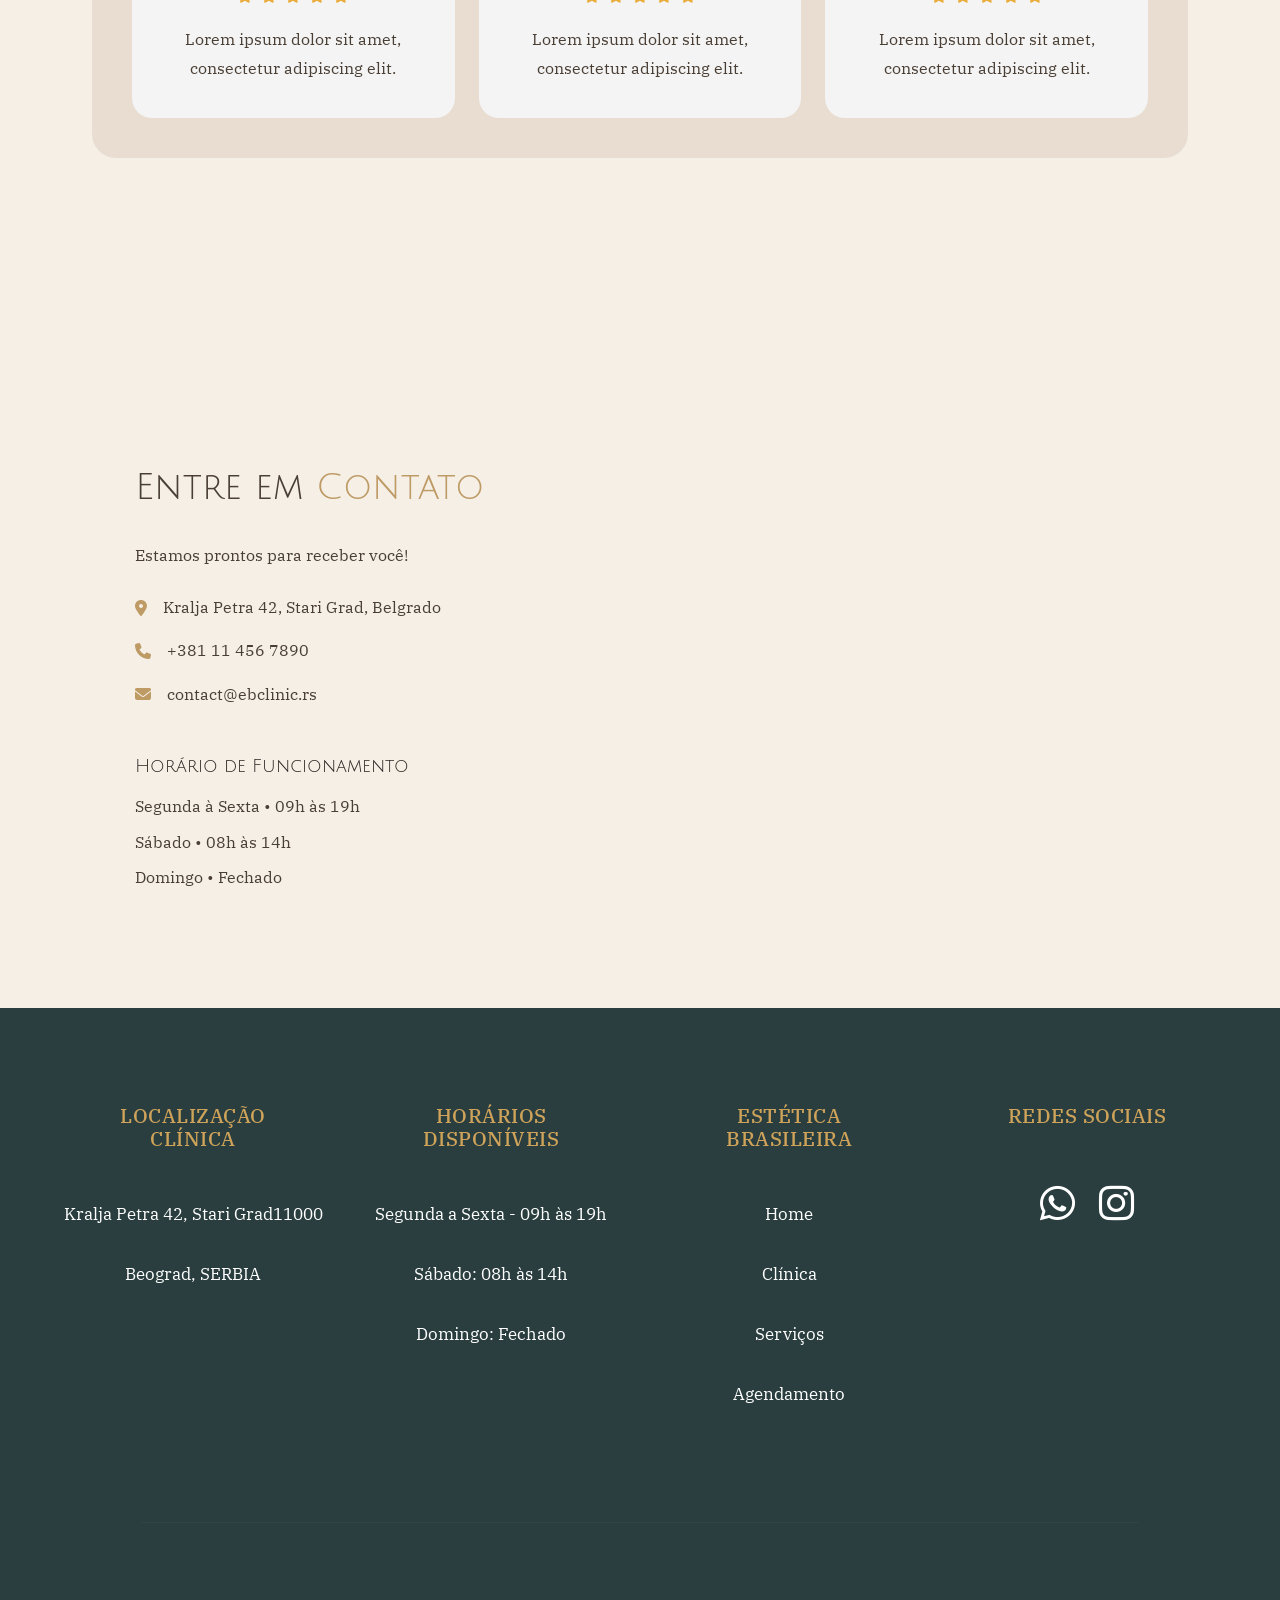
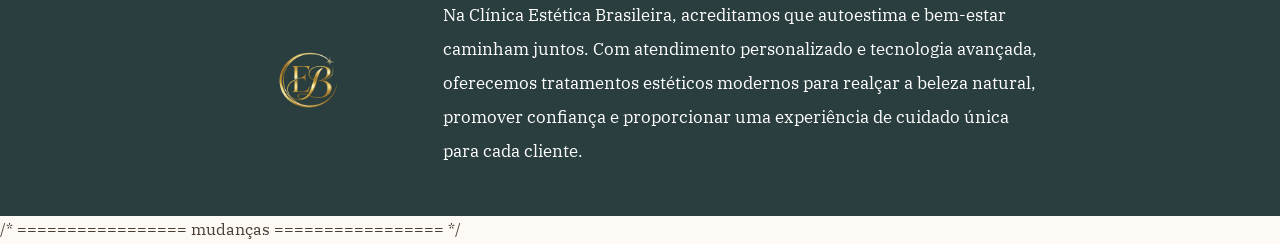
==== commit d126982f: "tradução e Implementação da API" ====
--- a/index.html
+++ b/index.html
@@ -24,30 +24,33 @@
             <nav class="menu-desktop">
                 <!-- links desktop -->
                 <ul>
-                    <li>
-                        <a href="index.html"> <i class="fa-solid fa-house"></i> Home </a>
-                    </li>
-
-                    <li>
-                        <a href="clinica.html">
-                            <i class="fa-solid fa-spa"></i>
-                            Clínica
-                        </a>
-                    </li>
-
-                    <li>
-                        <a href="pages/servicos.html">
-                            <i class="fa-solid fa-sun"></i>
-                            Serviços
-                        </a>
-                    </li>
-
-                    <li>
-                        <a href="agendamento.html">
-                            <i class="fa-solid fa-calendar-days"></i>
-                            Agendamento
-                        </a>
-                    </li>
+                <li>
+                    <a href="index.html">
+                        <i class="fa-solid fa-house"></i>
+                        <span data-i18n="menu.home">Home</span>
+                    </a>
+                </li>
+                
+                <li>
+                    <a href="clinica.html">
+                        <i class="fa-solid fa-spa"></i>
+                        <span data-i18n="menu.clinica">Clínica</span>
+                    </a>
+                </li>
+                
+                <li>
+                    <a href="pages/servicos.html">
+                        <i class="fa-solid fa-sun"></i>
+                        <span data-i18n="menu.servicos">Serviços</span>
+                    </a>
+                </li>
+                
+                <li>
+                    <a href="agendamento.html">
+                        <i class="fa-solid fa-calendar-days"></i>
+                        <span data-i18n="menu.agendamento">Agendamento</span>
+                    </a>
+                </li>
 
                 </ul>
 
@@ -56,15 +59,15 @@
             <div class="search-area">
 
                 <div class="search-box">
-                    <input type="text" placeholder="Pesquisar">
+                    <input type="text" placeholder="Pesquisar"  data-i18n-placeholder="search.placeholder">
                     <button>
                         <i class="fa-solid fa-magnifying-glass"></i>
                     </button>
                 </div>
                 <!-- bandeiras -->
                 <div class="flags">
-                    <img src="https://flagcdn.com/w40/br.png">
-                    <img src="https://flagcdn.com/w40/rs.png">
+                    <img id="btn-pt" src="https://flagcdn.com/w40/br.png" alt="Português">
+                    <img id="btn-sr" src="https://flagcdn.com/w40/rs.png" alt="Srpski">
                 </div>
 
             </div>
@@ -87,40 +90,40 @@
         <!-- links menu mobile -->
         <ul>
 
-            <li>
-                <a href="index.html">
-                    <i class="fa-solid fa-house"></i>
-                    Home
-                </a>
-            </li>
-
-            <li>
-                <a href="pages/clinica.html">
-                    <i class="fa-solid fa-spa"></i>
-                    Clínica
-                </a>
-            </li>
-
-            <li>
-                <a href="pages/servicos.html">
-                    <i class="fa-solid fa-sun"></i>
-                    Serviços
-                </a>
-            </li>
-
-            <li>
-                <a href="pages/agendamento.html">
-                    <i class="fa-solid fa-calendar-days"></i>
-                    Agendamento
-                </a>
-            </li>
+    <li>
+        <a href="index.html">
+            <i class="fa-solid fa-house"></i>
+            <span data-i18n="menu.home">Home</span>
+        </a>
+    </li>
+    
+    <li>
+        <a href="pages/clinica.html">
+            <i class="fa-solid fa-spa"></i>
+            <span data-i18n="menu.clinica">Clínica</span>
+        </a>
+    </li>
+    
+    <li>
+        <a href="pages/servicos.html">
+            <i class="fa-solid fa-sun"></i>
+            <span data-i18n="menu.servicos">Serviços</span>
+        </a>
+    </li>
+    
+    <li>
+        <a href="pages/agendamento.html">
+            <i class="fa-solid fa-calendar-days"></i>
+            <span data-i18n="menu.agendamento">Agendamento</span>
+        </a>
+    </li>
 
 
         </ul>
         <div class="flags-mobile">
 
-            <img src="https://flagcdn.com/w40/br.png" alt="Português">
-            <img src="https://flagcdn.com/w40/rs.png" alt="Srpski">
+            <img id="btn-pt-mobile" src="https://flagcdn.com/w40/br.png" alt="Português">
+            <img id="btn-sr-mobile" src="https://flagcdn.com/w40/rs.png" alt="Srpski">
 
         </div>
 
@@ -802,6 +805,7 @@
 
     <script src="bootstrap/js/bootstrap.bundle.min.js"></script>
     <script src="js/script.js"></script>
+    <script src="js/i18n.js"></script>
 
     /* ================= mudanças ================= */
     
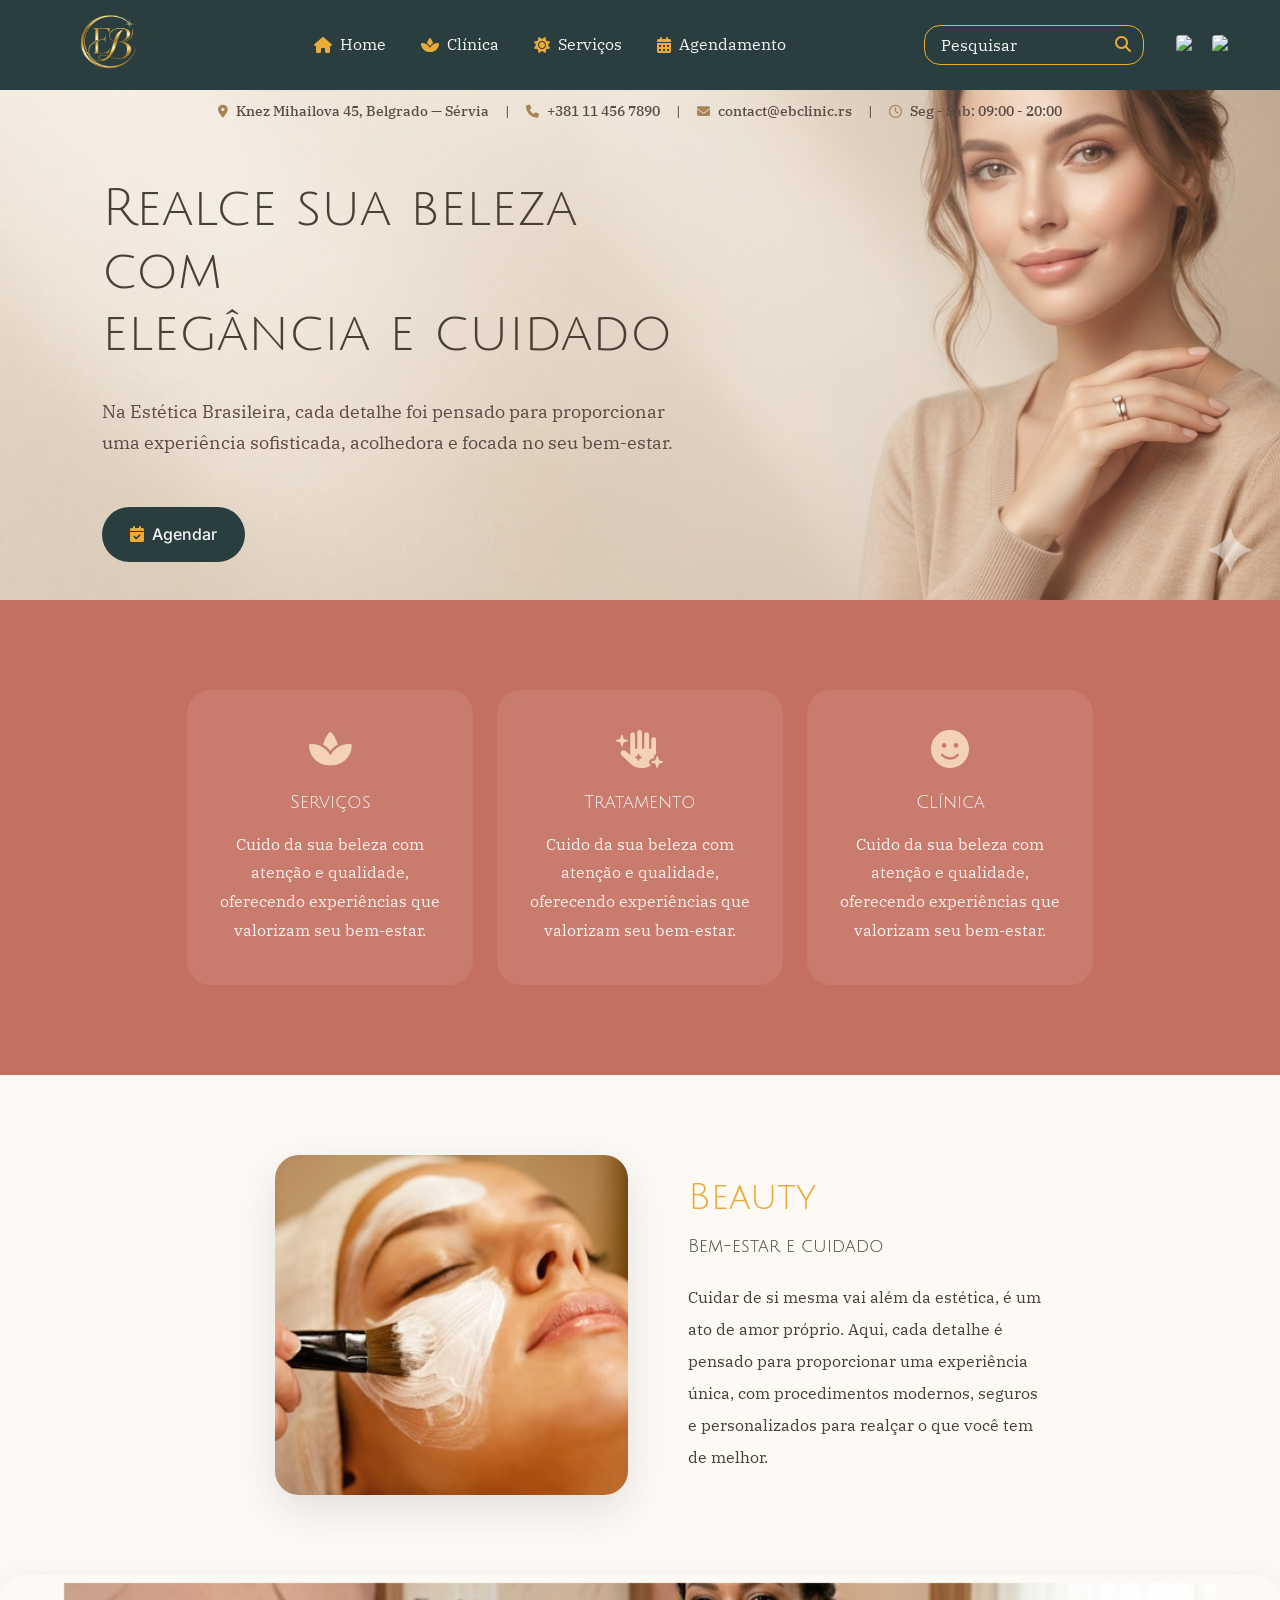
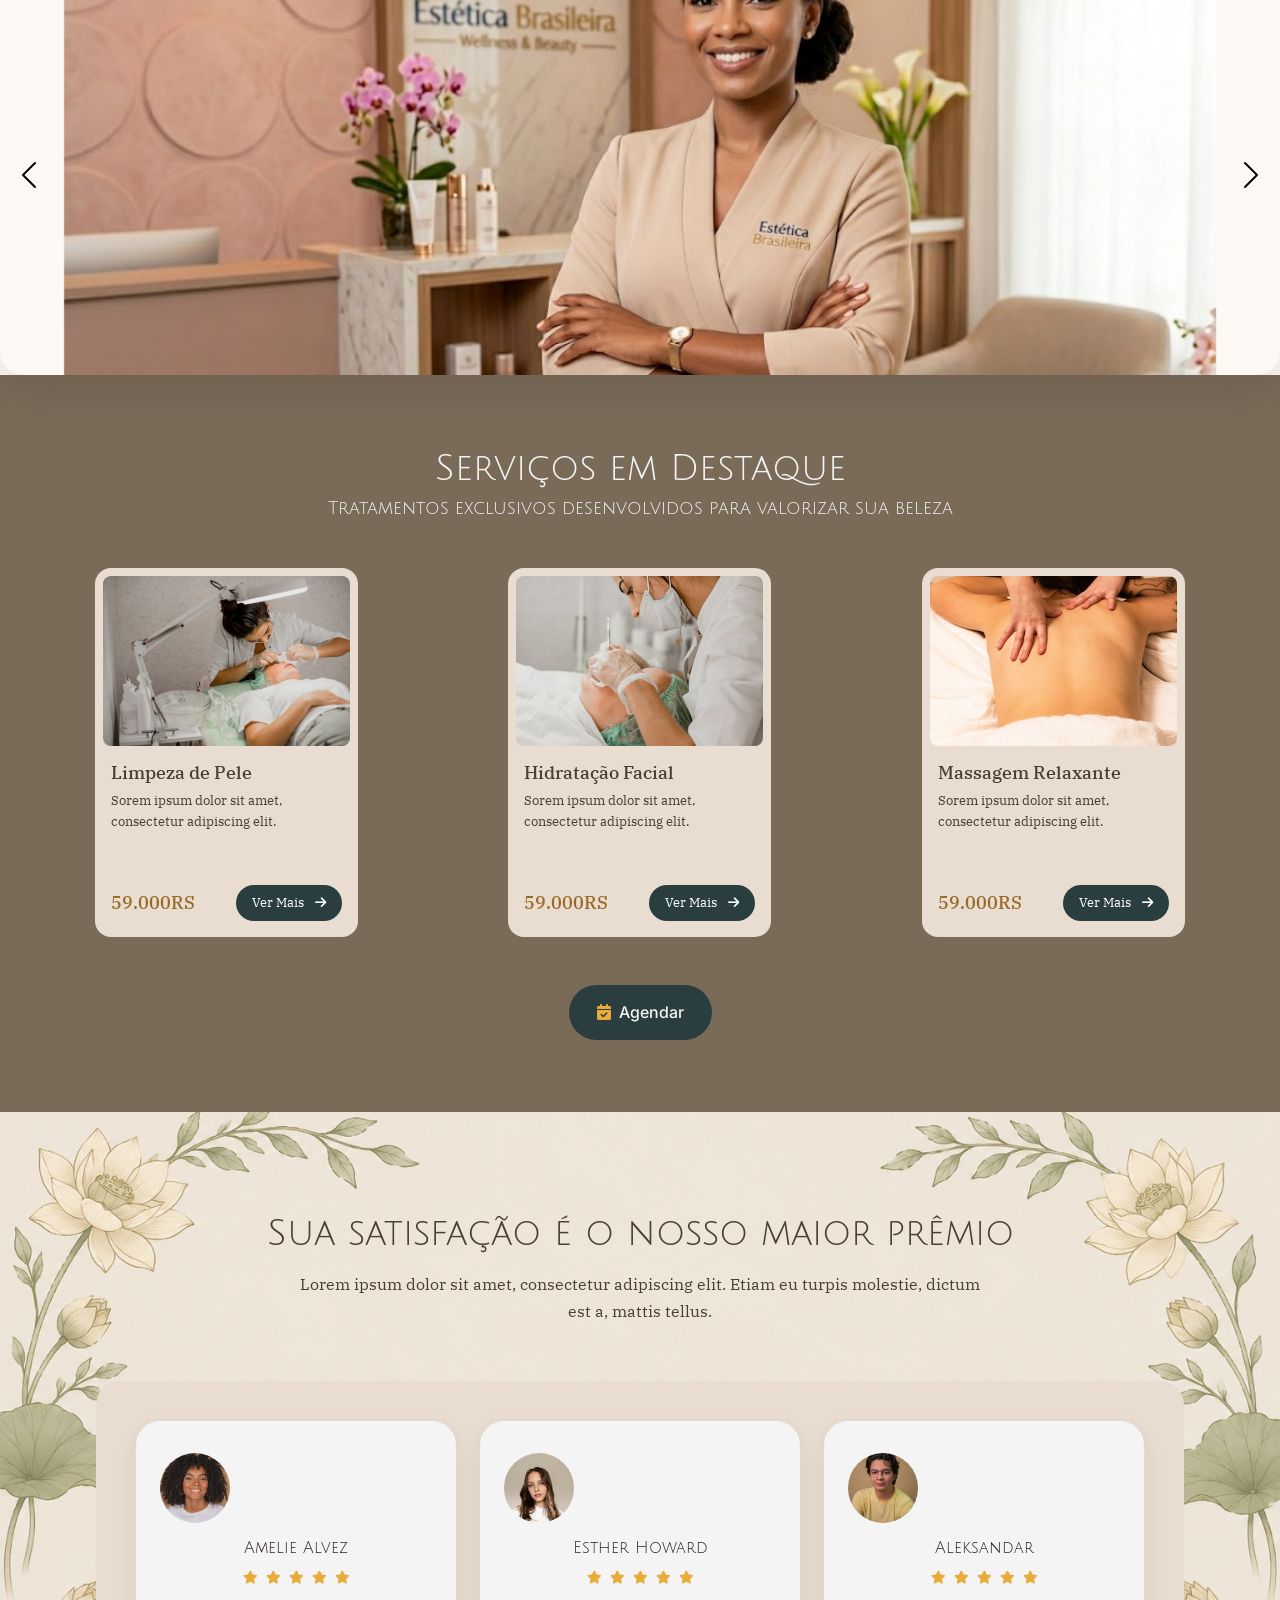
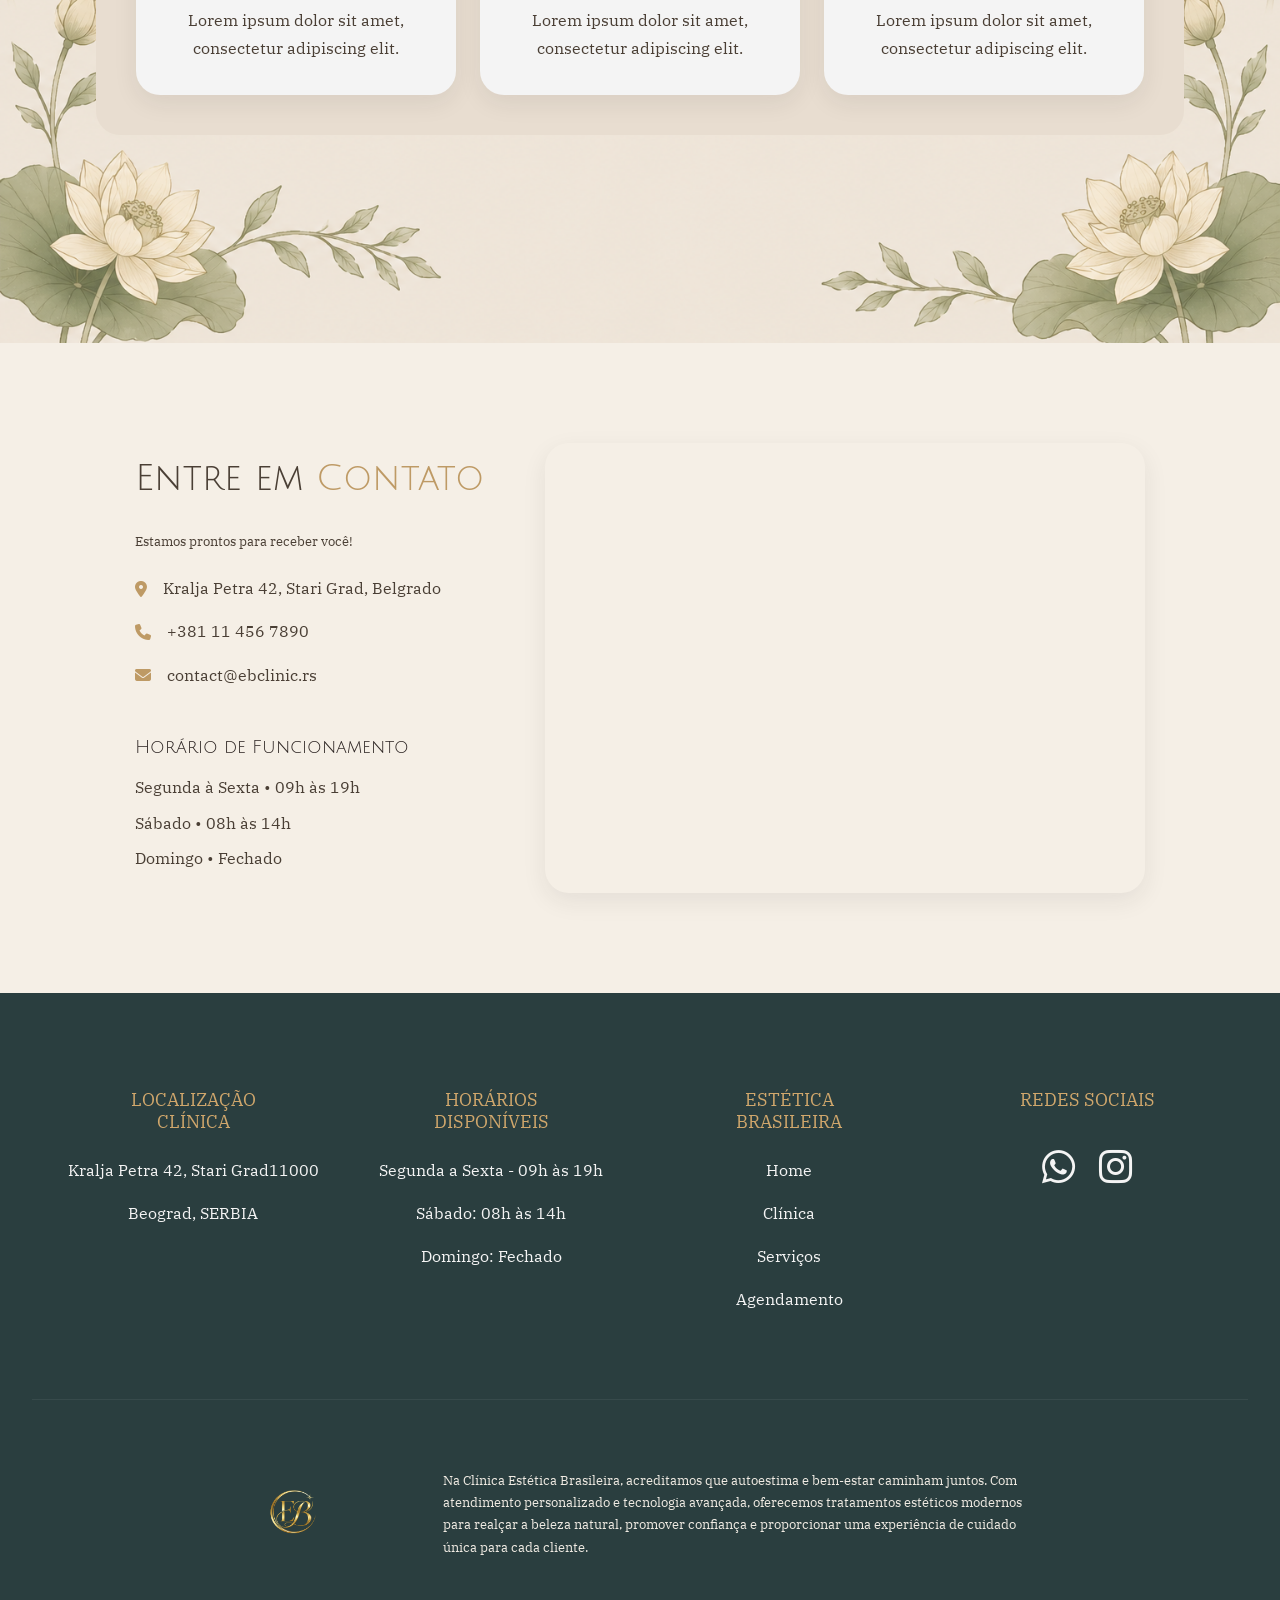
==== commit 09a3eac6: "Mudanças para tradução automática" ====
--- a/index.html
+++ b/index.html
@@ -12,45 +12,43 @@
 </head>
 
 <body>
+<div id="google_translate_element" style="display:none;"></div>
 
     <!-- menu -->
     <header id="header">
         <div class="container-header">
             <!-- logo -->
             <div class="logo">
-                <img src="assets/images/logo-clínica.png" alt="Logo com íniciais 'E' e 'B'(estética Brasileira)">
+                <img src="assets/images/logo-clinica.png" alt="Logo com íniciais 'E' e 'B'(estética Brasileira)">
             </div>
 
             <nav class="menu-desktop">
                 <!-- links desktop -->
                 <ul>
-                <li>
-                    <a href="index.html">
-                        <i class="fa-solid fa-house"></i>
-                        <span data-i18n="menu.home">Home</span>
-                    </a>
-                </li>
-                
-                <li>
-                    <a href="clinica.html">
-                        <i class="fa-solid fa-spa"></i>
-                        <span data-i18n="menu.clinica">Clínica</span>
-                    </a>
-                </li>
-                
-                <li>
-                    <a href="pages/servicos.html">
-                        <i class="fa-solid fa-sun"></i>
-                        <span data-i18n="menu.servicos">Serviços</span>
-                    </a>
-                </li>
-                
-                <li>
-                    <a href="agendamento.html">
-                        <i class="fa-solid fa-calendar-days"></i>
-                        <span data-i18n="menu.agendamento">Agendamento</span>
-                    </a>
-                </li>
+                    <li>
+                        <a href="index.html"> <i class="fa-solid fa-house"></i> Home </a>
+                    </li>
+
+                    <li>
+                        <a href="pages/clinica.html">
+                            <i class="fa-solid fa-spa"></i>
+                            Clínica
+                        </a>
+                    </li>
+
+                    <li>
+                        <a href="pages/servicos.html">
+                            <i class="fa-solid fa-sun"></i>
+                            Serviços
+                        </a>
+                    </li>
+
+                    <li>
+                        <a href="pages/agendamento.html">
+                            <i class="fa-solid fa-calendar-days"></i>
+                            Agendamento
+                        </a>
+                    </li>
 
                 </ul>
 
@@ -59,15 +57,15 @@
             <div class="search-area">
 
                 <div class="search-box">
-                    <input type="text" placeholder="Pesquisar"  data-i18n-placeholder="search.placeholder">
+                    <input type="text" placeholder="Pesquisar">
                     <button>
                         <i class="fa-solid fa-magnifying-glass"></i>
                     </button>
                 </div>
                 <!-- bandeiras -->
                 <div class="flags">
-                    <img id="btn-pt" src="https://flagcdn.com/w40/br.png" alt="Português">
-                    <img id="btn-sr" src="https://flagcdn.com/w40/rs.png" alt="Srpski">
+                    <img src="https://flagcdn.com/w40/br.png" class="lang-pt" alt="Português">
+                    <img src="https://flagcdn.com/w40/rs.png" class="lang-sr" alt="Srpski">
                 </div>
 
             </div>
@@ -90,40 +88,40 @@
         <!-- links menu mobile -->
         <ul>
 
-    <li>
-        <a href="index.html">
-            <i class="fa-solid fa-house"></i>
-            <span data-i18n="menu.home">Home</span>
-        </a>
-    </li>
-    
-    <li>
-        <a href="pages/clinica.html">
-            <i class="fa-solid fa-spa"></i>
-            <span data-i18n="menu.clinica">Clínica</span>
-        </a>
-    </li>
-    
-    <li>
-        <a href="pages/servicos.html">
-            <i class="fa-solid fa-sun"></i>
-            <span data-i18n="menu.servicos">Serviços</span>
-        </a>
-    </li>
-    
-    <li>
-        <a href="pages/agendamento.html">
-            <i class="fa-solid fa-calendar-days"></i>
-            <span data-i18n="menu.agendamento">Agendamento</span>
-        </a>
-    </li>
+            <li>
+                <a href="index.html">
+                    <i class="fa-solid fa-house"></i>
+                    Home
+                </a>
+            </li>
+
+            <li>
+                <a href="pages/clinica.html">
+                    <i class="fa-solid fa-spa"></i>
+                    Clínica
+                </a>
+            </li>
+
+            <li>
+                <a href="pages/servicos.html">
+                    <i class="fa-solid fa-sun"></i>
+                    Serviços
+                </a>
+            </li>
+
+            <li>
+                <a href="pages/agendamento.html">
+                    <i class="fa-solid fa-calendar-days"></i>
+                    Agendamento
+                </a>
+            </li>
 
 
         </ul>
         <div class="flags-mobile">
 
-            <img id="btn-pt-mobile" src="https://flagcdn.com/w40/br.png" alt="Português">
-            <img id="btn-sr-mobile" src="https://flagcdn.com/w40/rs.png" alt="Srpski">
+            <img src="https://flagcdn.com/w40/br.png" class="lang-pt" alt="Português">
+            <img src="https://flagcdn.com/w40/rs.png" class="lang-sr" alt="Srpski">
 
         </div>
 
@@ -175,7 +173,7 @@
             <p> Na <span id="span-gold-banner">Estética Brasileira</span>, cada detalhe foi pensado para proporcionar
                 uma experiência sofisticada, acolhedora e focada no seu bem-estar. </p>
 
-            <a href="#" class="btn-banner"> <i class="fa-solid fa-calendar-check"></i> Agendar </a>
+            <a href="pages/agendamento.html" class="btn-banner"> <i class="fa-solid fa-calendar-check"></i> Agendar </a>
         </div>
     </section>
 
@@ -236,7 +234,7 @@
         <div id="carouselExampleRide" class="carousel slide" data-bs-ride="true">
             <div class="carousel-inner">
                 <div class="carousel-item active">
-                    <img src="assets/images/img-mulher-clinica.jpg" class="d-block w-100" alt="...">
+                    <img src="assets/images/img-mulher-clinica.jpg" class="d-block w-100 " alt="...">
                 </div>
                 <div class="carousel-item">
                     <img src="assets/images/img-beauty.jpg" class="d-block w-100" alt="...">
@@ -428,7 +426,7 @@
             <!-- DESKTOP -->
             <div class="row justify-content-center g-4 d-none d-md-flex">
 
-                <div class="col-md-3">
+                <div class="col-md-4">
 
                     <div class="card h-100">
 
@@ -460,7 +458,7 @@
 
                 </div>
 
-                <div class="col-md-3">
+                <div class="col-md-4">
 
                     <div class="card h-100">
 
@@ -492,7 +490,7 @@
 
                 </div>
 
-                <div class="col-md-3">
+                <div class="col-md-4">
 
                     <div class="card h-100">
 
@@ -529,7 +527,7 @@
             <!-- Botão -->
             <div class="text-center mt-5">
 
-                <a href="#" class="btn-banner">
+                <a href="pages/agendamento.html" class="btn-banner">
                     <i class="fa-solid fa-calendar-check"></i>
                     Agendar
                 </a>
@@ -774,9 +772,9 @@
 
                     <div class="footer-redes d-flex justify-content-center gap-4 mt-4">
 
-                        <a href="#"> <i class="fa-brands fa-whatsapp"></i> </a>
-
-                        <a href="#"> <i class="fa-brands fa-instagram"></i> </a>
+                        <a href="https://wa.me/38163241158"> <i class="fa-brands fa-whatsapp"></i> </a>
+
+                        <a href="https://www.instagram.com/rc.esteticabrasileira"> <i class="fa-brands fa-instagram"></i> </a>
                     </div>
                 </div>
             </div>
@@ -787,7 +785,7 @@
             <!-- logo + mini história -->
             <div class="row align-items-center justify-content-center g-3">
                 <div class="col-12 col-md-2 text-center text-md-end">
-                    <img src="assets/images/logo-clínica.png" alt="Logo Clínica" class="footer-logo">
+                    <img src="assets/images/logo-clinica.png" alt="Logo Clínica" class="footer-logo">
                 </div>
 
                 <div class="col-12 col-md-6">
@@ -804,11 +802,8 @@
     </footer>
 
     <script src="bootstrap/js/bootstrap.bundle.min.js"></script>
-    <script src="js/script.js"></script>
-    <script src="js/i18n.js"></script>
-
-    /* ================= mudanças ================= */
-    
+    <script src="./js/auto-translate.js"></script>
+    <script src="./js/script.js"></script>
 </body>
 
 </html>
--- a/css/style.css
+++ b/css/style.css
@@ -12,770 +12,39 @@
 
 /* 3. Layout */
 
-
 /* 4. Componentes */
 @import 'components/header.css';
 @import 'components/footer.css';
 @import 'components/topbar.css';
 @import 'components/button.css';
+@import 'components/banner.css';
+@import'components/section-contato.css';
+@import 'components/carrossel.css';
+@import 'components/modal-servicos.css';
+@import 'components/cards-servicos.css';
 
 /* Páginas */
 @import 'pages/servicos.css';
 @import 'pages/home.css';
-
-/* ================= HERO ================= */
-
-
-/* ================= BANNER ================= */
-.banner {
-    position: relative;
-    width: 100%;
-    height: 600px;
-    color: white;
-
-    background-image: url("../assets/images/banner1.jpeg");
-    background-size: cover;
-    background-position: center;
-}
-
-/* ================================== */
-
-.clinic-intro{
-    background: #c27664;
-    padding: 70px 20px;
-    text-align: center;
-}
-
-
-/* ================= CLINICA INTRO ================= */
-.clinic-intro h2{
-    color: #fff;
-    font-size: 32px;
-    font-weight: 400;
-    margin-bottom: 18px;
-    font-family: "IBM Plex Serif", serif;
-}
-
-.clinic-intro p{
-    max-width: 720px;
-    margin: 0 auto;
-    color: #f7f7f7;
-    font-size: 20px;
-    line-height: 1.7;
-    font-weight: 300;
-}
-/* ================================== */
-
-
-/* ================= SOBRE - PROFISSIONAL================= */
-.sobre-profissional{
-    background: #f6f2ed;
-}
-
-.foto-esquerda,
-.foto-direita{
-    width: 100%;
-    height: 850px;
-    object-fit: cover;
-    display: block;
-}
-
-.texto-direita,
-.texto-esquerda{
-    padding: 90px 80px;
-    display: flex;
-    flex-direction: column;
-    justify-content: center;
-    height: 850px;
-}
-
-.texto-direita h2,
-.texto-esquerda h2{
-    font-family: "Cormorant Garamond", serif;
-    font-size: 64px;
-    font-weight: 400;
-    color: #4f4038;
-    margin-bottom: 45px;
-}
-
-.texto-direita p,
-.texto-esquerda p{
-    font-family: "IBM Plex Serif", serif;
-    font-size: 22px;
-    line-height: 2;
-    color: #5c5048;
-    margin-bottom: 22px;
-    text-align: justify;
-}
-/* ================================== */
-
-
-/* ================= GALERIA ================= */
-.galeria{
-    background: #f4ede4;
-    padding: 40px 0;
-}
-
-.imagem-wrapper{
-    display: flex;
-    align-items: center;
-    justify-content: center;
-    gap: 35px; /* distância entre a imagem e a linha */
-}
-
-.imagem-clinica{
-    flex: 1;
-}
-
-.imagem-clinica img{
-    width: 100%;
-    height: 500px;
-    object-fit: cover;
-    border-radius: 20px;
-    display: block;
-}
-
-.linha-vertical{
-    width: 1px;
-    height: 230px;
-    background: #b8b2a3;
-    margin-left: 40px;
-    flex-shrink: 0;
-}
-/* ================================== */
-
-
-/* ================= AGENDAMENTO ================= */
-.agendamento{
-    background: #b5a28d;
-}
-
-.img-spa{
-    width:100%;
-    height:600px;
-    object-fit:cover;
-    display:block;
-}
-
-.conteudo-agendamento{
-    height:600px;
-
-    display:flex;
-    flex-direction:column;
-    justify-content:center;
-
-    padding-left:85px;
-    padding-right:120px;
-}
-
-.conteudo-agendamento h2{
-    font-family: "Cormorant Garamond", serif;
-    font-size:52px;
-    font-weight:400;
-    color:#f8f5ef;
-    line-height:1.12;
-    max-width:520px;
-    margin-bottom:38px;
-}
-
-.conteudo-agendamento p{
-    font-family:"Cormorant Garamond", serif;
-    font-size:22px;
-    font-weight:400;
-    color:#f3eee8;
-    line-height:1.35;
-    max-width:430px;
-    margin-bottom:45px;
-}
-
-.btn-agendar {
-    display: inline-flex;
-    align-items: center;
-    justify-content: center;
-    gap: 12px;
-
-    background: #223C42;
-    
-
-    font-family: "Cormorant Garamond", serif;
-    font-size: 28px;
-    font-weight: 400;
-
-    padding: 14px 38px;
-
-    border: none;
-    border-radius: 24px;
-
-    text-decoration: none;
-    transition: .3s ease;
-
-    color: var(--color-brand-main);
-}
-
-.btn-agendar:hover{
-    background: #2d4b52;
-    color: var(--color-brand-main);
-}
-/* ================================== */
+@import 'pages/agendamento.css';
+@import 'pages/clinica.css';
+@import 'pages/tipoServico.css';
 
 
 
-/* ================= BENEFÍCIOS(CARDS) ================= */
-.beneficios{
-    background:#BF725F;
-    padding:70px 0;
+/* Esconde a barra superior do Google Tradutor */
+.goog-te-banner-frame.skiptranslate {
+    display: none !important;
 }
 
-.linha{
-    width:90%;
-    height:1px;
-    background:#D2A06D;
-    margin:0 auto 45px;
+body {
+    top: 0 !important;
 }
 
-.card-beneficio{
-
-    background:#ECE7DE;
-
-    width:100%;
-    max-width:250px;
-    min-height:330px;
-
-    margin:auto;
-
-    border-radius:14px;
-
-    padding:28px 22px;
-
-    text-align:center;
-
-    transition:.3s;
+.skiptranslate {
+    display: none !important;
 }
 
-.card-beneficio:hover{
-    transform:translateY(-6px);
-}
-
-.card-beneficio h3{
-
-    font-family:"Cormorant Garamond", serif;
-    font-size:2rem;
-    font-weight:400;
-
-    color:#5A4A42;
-
-    line-height:1.1;
-
-    margin-bottom:18px;
-}
-
-.card-beneficio p{
-
-    font-family:"Cormorant Garamond", serif;
-    font-size:1.2rem;
-
-    color:#5A4A42;
-
-    line-height:1.3;
-
-    margin:0;
-}
-
-.linha:last-child{
-    margin-top:45px;
-    margin-bottom:0;
-}
-/* ================================== */
-
-
-/* ================= CLÍNICA ================= */
-.clinica{
-    background:#ECE8DF;
-    padding:90px 0;
-}
-
-.imagens{
-    position: relative;
-    width: 500px;
-    height: 420px;
-    margin: auto;
-}
-
-/* Imagem de trás */
-.img-fundo{
-    position: absolute;
-    top: 0;
-    left: 0;
-
-    width: 280px;
-    height: 360px;
-
-    object-fit: cover;
-    border-radius: 10px;
-}
-
-/* Imagem da frente */
-.img-frente{
-    position: absolute;
-    top: 80px;
-    left: 120px;
-
-    width: 270px;
-    height: 300px;
-
-    object-fit: cover;
-    border-radius: 10px;
-
-    box-shadow: 0 12px 30px rgba(0,0,0,.18);
-}
-
-.texto-clinica{
-
-    max-width:430px;
-
-    margin-left:40px;
-}
-
-.texto-clinica h2{
-
-    font-family:"Cormorant Garamond", serif;
-
-    font-size:3rem;
-
-    font-weight:400;
-
-    color:#5A4A42;
-
-    margin-bottom:28px;
-}
-
-.texto-clinica p{
-
-    font-family:"Cormorant Garamond", serif;
-
-    font-size:1.3rem;
-
-    color:#5A4A42;
-
-    line-height:1.35;
-
-    margin-bottom:15px;
-}
-/* ================================== */
-
-
-/* ================= FOOTER ================= */
-.footer-clinica{
-    background:#2A3E3F;
-    padding:95px 0 50px;
-}
-
-/* Container */
-.footer-clinica .container{
-    max-width:1400px;
-}
-
-/* Primeira linha */
-.footer-clinica .row:first-child{
-    padding:0 70px;
-}
-
-.footer-titulo{
-    color:#CFA35A;
-    font-size:20px;
-    font-weight:500;
-    line-height:1.15;
-    margin-bottom:42px;
-    text-transform:uppercase;
-    letter-spacing:.5px;
-}
-
-.footer-lista{
-    list-style:none;
-    padding:0;
-    margin:0;
-}
-
-.footer-lista li{
-    color:#FFF;
-    font-size:17px;
-    line-height:2.6;
-}
-
-.footer-links a{
-    color:#FFF;
-    text-decoration:none;
-    transition:.3s;
-}
-
-.footer-links a:hover{
-    color:#CFA35A;
-}
-
-.footer-redes{
-    margin-top:45px;
-}
-
-.footer-redes a{
-    color:#FFF;
-    font-size:40px;
-    transition:.3s;
-}
-
-.footer-redes a:hover{
-    color:#CFA35A;
-}
-
-/* Linha */
-
-.footer-divisor{
-    width:82%;
-    margin:90px auto 75px;
-    border:0;
-    border-top:1px solid rgba(255,255,255,.12);
-}
-
-/* Parte inferior */
-
-.footer-bottom{
-    width: 82%;
-    margin: 0 auto;
-
-    display: flex;
-    align-items: center;
-    justify-content: center;
-    gap: 90px;
-}
-
-.footer-logo{
-    width: 140px;
-    min-width: 140px;
-    max-width: 140px;
-    height: auto;
-    display: block;
-    flex-shrink: 0;
-}
-
-.footer-texto{
-    max-width: 650px;
-    color: #fff;
-    font-size: 17px;
-    line-height: 2;
-    margin: 0;
-}
-
-/* ================================== */
-
-
-/* ==========================================================
-RESPONSIVIDADE
-========================================================== */
-
-/* Notebook */
-@media (max-width:1200px){
-
-    .texto-direita,
-    .texto-esquerda{
-        padding:60px;
-    }
-
-    .texto-direita h2,
-    .texto-esquerda h2{
-        font-size:50px;
-    }
-
-    .texto-direita p,
-    .texto-esquerda p{
-        font-size:20px;
-    }
-
-    .conteudo-agendamento{
-        padding:60px;
-    }
-
-    .footer-bottom{
-        gap:40px;
-    }
-
-}
-
-
-/* Tablet */
-@media (max-width:991px){
-
-    .banner{
-        height:500px;
-        background-position:center;
-    }
-
-    .clinic-intro{
-        padding:60px 25px;
-    }
-
-    .clinic-intro h2{
-        font-size:28px;
-    }
-
-    .clinic-intro p{
-        font-size:18px;
-    }
-
-    .foto-esquerda,
-    .foto-direita{
-        height:420px;
-    }
-
-    .texto-direita,
-    .texto-esquerda{
-
-        height:auto;
-
-        padding:50px 35px;
-
-        text-align:center;
-    }
-
-    .texto-direita h2,
-    .texto-esquerda h2{
-        font-size:42px;
-    }
-
-    .texto-direita p,
-    .texto-esquerda p{
-
-        text-align:left;
-
-        font-size:18px;
-
-        line-height:1.8;
-    }
-
-    .imagem-wrapper{
-
-        flex-direction:column;
-
-        gap:30px;
-    }
-
-    .linha-vertical{
-        display:none;
-    }
-
-    .imagem-clinica img{
-        height:350px;
-    }
-
-    .beneficios{
-        padding:60px 0;
-    }
-
-    .card-beneficio{
-        margin-bottom:30px;
-    }
-
-    .clinica{
-        padding:60px 0;
-    }
-
-    .imagens{
-
-        width:100%;
-        height:380px;
-    }
-
-    .img-fundo{
-
-        width:230px;
-        height:300px;
-    }
-
-    .img-frente{
-
-        width:220px;
-        height:260px;
-
-        left:90px;
-        top:60px;
-    }
-
-    .texto-clinica{
-
-        margin:50px auto 0;
-
-        text-align:center;
-    }
-
-    .footer-clinica .row:first-child{
-        padding:0;
-        text-align:center;
-    }
-
-    .footer-titulo{
-        margin-top:35px;
-        margin-bottom:20px;
-    }
-
-    .footer-bottom{
-
-        flex-direction:column;
-
-        text-align:center;
-
-        gap:25px;
-    }
-
-}
-
-
-/* Celular */
-@media (max-width:768px){
-
-    .banner{
-        height:380px;
-    }
-
-    .clinic-intro{
-        padding:45px 20px;
-    }
-
-    .clinic-intro h2{
-        font-size:24px;
-    }
-
-    .clinic-intro p{
-        font-size:16px;
-    }
-
-    .foto-esquerda,
-    .foto-direita{
-        height:300px;
-    }
-
-    .texto-direita,
-    .texto-esquerda{
-        padding:35px 22px;
-    }
-
-    .texto-direita h2,
-    .texto-esquerda h2{
-        font-size:34px;
-    }
-
-    .texto-direita p,
-    .texto-esquerda p{
-        font-size:17px;
-    }
-
-    .imagem-clinica img{
-        height:260px;
-    }
-
-    .conteudo-agendamento{
-
-        padding:45px 25px;
-    }
-
-    .conteudo-agendamento h2{
-        font-size:32px;
-    }
-
-    .conteudo-agendamento p{
-        font-size:18px;
-    }
-
-    .btn-agendar{
-
-        width:100%;
-
-        font-size:22px;
-
-        justify-content:center;
-    }
-
-    .card-beneficio{
-
-        max-width:100%;
-    }
-
-    .imagens{
-
-        height:300px;
-    }
-
-    .img-fundo{
-
-        width:180px;
-        height:230px;
-    }
-
-    .img-frente{
-
-        width:170px;
-        height:210px;
-
-        left:70px;
-        top:45px;
-    }
-
-    .texto-clinica h2{
-        font-size:36px;
-    }
-
-    .texto-clinica p{
-        font-size:18px;
-    }
-
-    .footer-divisor{
-
-        width:95%;
-    }
-
-    .footer-bottom{
-
-        width:95%;
-    }
-
-}
-
-
-/* Celulares pequenos */
-@media (max-width:576px){
-
-    .banner{
-        height:320px;
-    }
-
-    .texto-direita h2,
-    .texto-esquerda h2,
-    .conteudo-agendamento h2,
-    .texto-clinica h2{
-
-        font-size:30px;
-    }
-
-    .texto-direita p,
-    .texto-esquerda p,
-    .conteudo-agendamento p,
-    .texto-clinica p{
-
-        font-size:16px;
-    }
-
-    .img-fundo{
-
-        width:150px;
-        height:190px;
-    }
-
-    .img-frente{
-
-        width:150px;
-        height:180px;
-
-        left:55px;
-        top:40px;
-    }
-
-    /* ================= mudanças ================= */
-}
-
+.goog-te-gadget {
+    display: none !important;
+}
